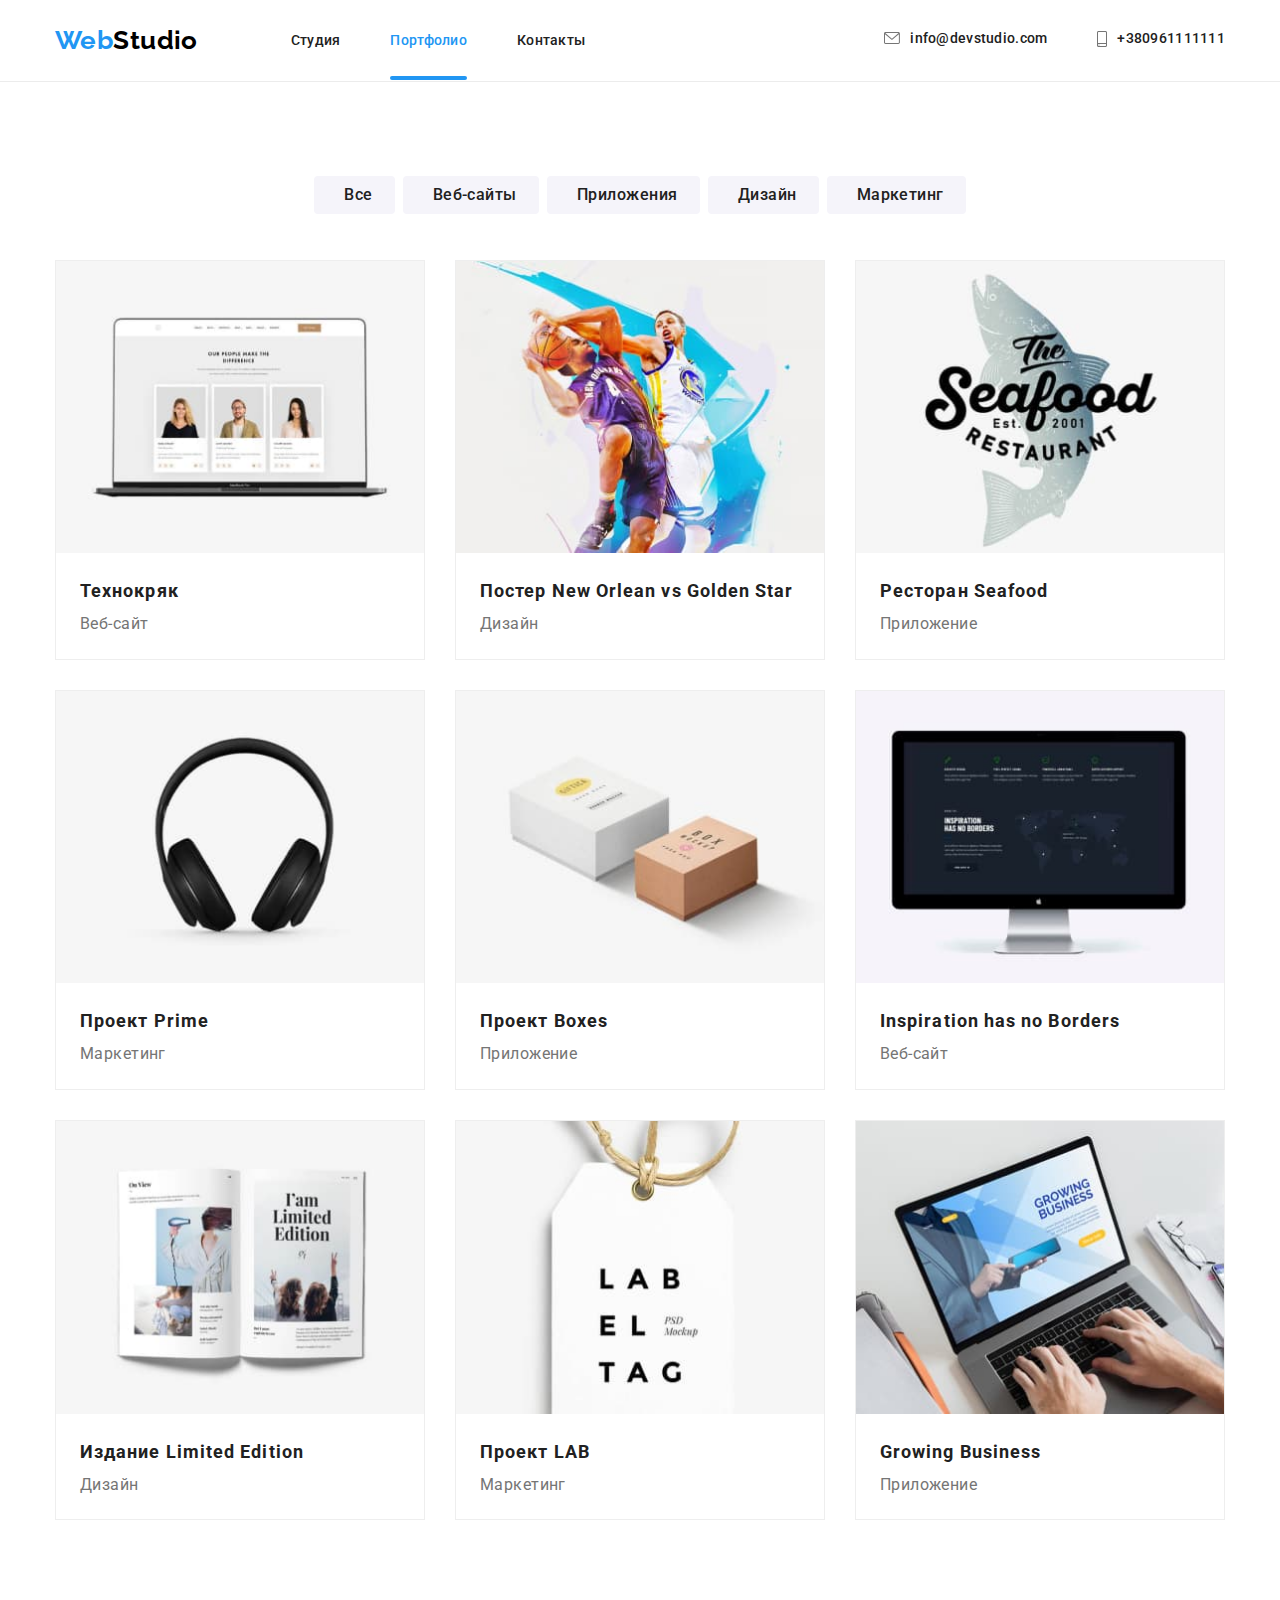
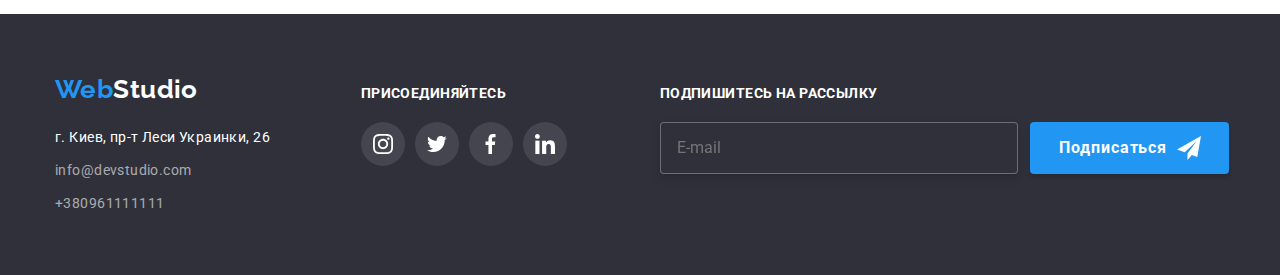
==== portfolio.html @ bfcfba38 "Коміт" ====
<!DOCTYPE html>
<html lang="en-ru">

<head>
    <meta charset="UTF-8">
    <meta http-equiv="X-UA-Compatible" content="IE=edge">
    <meta name="viewport" content="width=device-width, initial-scale=1.0">
    <title>Portfolio</title>
    <link rel="preconnect" href="https://fonts.gstatic.com">
    <link href="https://fonts.googleapis.com/css2?family=Roboto:wght@400;500;700;900&display=swap" rel="stylesheet">
    <link rel="preconnect" href="https://fonts.gstatic.com">
    <link href="https://fonts.googleapis.com/css2?family=Raleway:wght@700&family=Roboto:wght@400;500;700&display=swap"
        rel="stylesheet">
    <link rel="stylesheet"
        href="https://cdnjs.cloudflare.com/ajax/libs/modern-normalize/0.2.0/modern-normalize.min.css">
    <link rel="stylesheet" href="./css/styles.css">
</head>
<!-- Шапка -->

<body>
    <header>
        <div class="conteiner header">
            <nav class="navigation">
                <a href="./index.html" class="logo"><span class="logo-web">Web</span><span
                        class="logo-studio">Studio</span></a>
                <ul class="list menu">
                    <li class="menu-item"><a href="./index.html" class="link">Студия</a></li>
                    <li class="menu-item"><a href="./portfolio.html" class="link current">Портфолио</a></li>
                    <li class="menu-item"><a href="Contacts" class="link">Контакты</a></li>
                </ul>
            </nav>
            <ul class="list contakts">
                <li><a class="link contakts" href="info@devstudio.com">
                        <div class="contakts-icon">
                            <svg class="icon" width="16px" height="12px">
                                <use href="./images/symbol-defs.svg#envelope-hover"></use>
                            </svg> info@devstudio.com
                        </div>
                    </a>
                </li>
                <li>
                    <a class="link contakts" href="+380961111111">
                        <div class="contakts-icon">
                            <svg class="icon" width="10px" height="16px">
                                <use href="./images/symbol-defs.svg#smartphone"></use>
                            </svg>
                            +380961111111
                        </div>
                    </a>
                </li>
            </ul>
        </div>
    </header>

    <main>
        <section class="section-portfolio">
            <div class="conteiner">

                <!-- Кнопки портфоліо -->

                <ul class="portfolio-list-button">
                    <li class="portfolio-item-button">
                        <button type="button" class="button button-style">
                            Все
                        </button>
                    </li>
                    <li class="portfolio-item-button">
                        <button type="button" class="button button-style">
                            Веб-сайты
                        </button>
                    </li>
                    <li class="portfolio-item-button">
                        <button type="button" class="button button-style">
                            Приложения
                        </button>
                    </li>
                    <li class="portfolio-item-button">
                        <button type="button" class="button button-style">
                            Дизайн
                        </button>
                    </li>
                    <li class="portfolio-item-button">
                        <button type="button" class="button button-style">
                            Маркетинг
                        </button>
                    </li>
                </ul>

                <!-- Наші роботи портфоліо-->

                <ul class="portfolio-galery">

                    <li class="portfolio-item">
                        <a href="" class="portfolio-link">
                            <div class="portfolio-thumb">
                                <div class="portfolio-overlay-text">
                                    <p class="overlay-text">
                                        Технокряк это современная площадка распространения коронавируса.
                                        Компании используют эту платформу для цифрового
                                        шпионажа и атак на защищённые сервера конкурентов
                                    </p>
                                </div>
                                <img src="./images/img_nout.jpg" alt="img_nout" width="370">
                            </div>

                            <div class="portfolio-info">
                                <h3 class="portfolio-title">Технокряк</h3>
                                <p class="our-services">Веб-сайт</p>
                            </div>
                        </a>
                    </li>

                    <li class="portfolio-item">
                        <a href="" class="portfolio-link">
                            <div class="portfolio-thumb">
                                <div class="portfolio-overlay-text">
                                    <p class="overlay-text">
                                        Технокряк это современная площадка распространения коронавируса.
                                        Компании используют эту платформу для цифрового
                                        шпионажа и атак на защищённые сервера конкурентов
                                    </p>
                                </div>
                                <img src="./images/golden_star.jpg" alt="golden_star" width="370">
                            </div>
                            <div class="portfolio-info">
                                <h3 class="portfolio-title">Постер New Orlean vs Golden Star</h2>
                                    <p class="our-services">Дизайн</p>
                            </div>
                        </a>
                    </li>

                    <li class="portfolio-item">
                        <a href="" class="portfolio-link">
                            <div class="portfolio-thumb">
                                <div class="portfolio-overlay-text">
                                    <p class="overlay-text">
                                        Технокряк это современная площадка распространения коронавируса.
                                        Компании используют эту платформу для цифрового
                                        шпионажа и атак на защищённые сервера конкурентов
                                    </p>
                                </div>
                                <img src="./images/seafood.jpg" alt="seafood" width="370">
                            </div>
                            <div class="portfolio-info">
                                <h3 class="portfolio-title">Ресторан Seafood</h3>
                                <p class="our-services">Приложение</p>
                            </div>
                        </a>
                    </li>

                    <li class="portfolio-item">
                        <a href="" class="portfolio-link">
                            <div class="portfolio-thumb">
                                <div class="portfolio-overlay-text">
                                    <p class="overlay-text">
                                        Технокряк это современная площадка распространения коронавируса.
                                        Компании используют эту платформу для цифрового
                                        шпионажа и атак на защищённые сервера конкурентов
                                    </p>
                                </div>
                                <img src="./images/prime.jpg" alt="Prime" width="370">
                            </div>
                            <div class="portfolio-info">
                                <h3 class="portfolio-title">Проект Prime</h3>
                                <p class="our-services">Маркетинг</p>
                            </div>
                        </a>
                    </li>

                    <li class="portfolio-item">
                        <a href="" class="portfolio-link">
                            <div class="portfolio-thumb">
                                <div class="portfolio-overlay-text">
                                    <p class="overlay-text">
                                        Технокряк это современная площадка распространения коронавируса.
                                        Компании используют эту платформу для цифрового
                                        шпионажа и атак на защищённые сервера конкурентов
                                    </p>
                                </div>
                                <img src="./images/boxes.jpg" alt="boxes" width="370">
                            </div>
                            <div class="portfolio-info">
                                <h3 class="portfolio-title">Проект Boxes</h3>
                                <p class="our-services">Приложение</p>
                            </div>
                        </a>
                    </li>

                    <li class="portfolio-item">
                        <a href="" class="portfolio-link">
                            <div class="portfolio-thumb">
                                <div class="portfolio-overlay-text">
                                    <p class="overlay-text">
                                        Технокряк это современная площадка распространения коронавируса.
                                        Компании используют эту платформу для цифрового
                                        шпионажа и атак на защищённые сервера конкурентов
                                    </p>
                                </div>
                                <img src="./images/borders.jpg" alt="Inspiration has no borders" width="370">
                            </div>
                            <div class="portfolio-info">
                                <h3 class="portfolio-title">Inspiration has no Borders</h3>
                                <p class="our-services">Веб-сайт</p>
                            </div>
                        </a>
                    </li>

                    <li class="portfolio-item">
                        <a href="" class="portfolio-link">
                            <div class="portfolio-thumb">
                                <div class="portfolio-overlay-text">
                                    <p class="overlay-text">
                                        Технокряк это современная площадка распространения коронавируса.
                                        Компании используют эту платформу для цифрового
                                        шпионажа и атак на защищённые сервера конкурентов
                                    </p>
                                </div>
                                <img src="./images/edition.jpg" alt="Limited Edition" width="370">
                            </div>
                            <div class="portfolio-info">
                                <h3 class="portfolio-title">Издание Limited Edition</h3>
                                <p class="our-services">Дизайн</p>
                            </div>
                        </a>
                    </li>

                    <li class="portfolio-item">
                        <a href="" class="portfolio-link">
                            <div class="portfolio-thumb">
                                <div class="portfolio-overlay-text">
                                    <p class="overlay-text">
                                        Технокряк это современная площадка распространения коронавируса.
                                        Компании используют эту платформу для цифрового
                                        шпионажа и атак на защищённые сервера конкурентов
                                    </p>
                                </div>
                                <img src="./images/lav.jpg" alt="Проект LAB" width="370">
                            </div>
                            <div class="portfolio-info">
                                <h3 class="portfolio-title">Проект LAB</h3>
                                <p class="our-services">Маркетинг</p>
                            </div>
                        </a>
                    </li>

                    <li class="portfolio-item">
                        <a href="" class="portfolio-link">
                            <div class="portfolio-thumb">
                                <div class="portfolio-overlay-text">
                                    <p class="overlay-text">
                                        Технокряк это современная площадка распространения коронавируса.
                                        Компании используют эту платформу для цифрового
                                        шпионажа и атак на защищённые сервера конкурентов
                                    </p>
                                </div>
                                <img src="./images/business.jpg" alt="Growing Business" width="370">
                            </div>
                            <div class="portfolio-info">
                                <h3 class="portfolio-title">Growing Business</h3>
                                <p class="our-services">Приложение</p>
                            </div>
                        </a>
                    </li>
                </ul>
            </div>
        </section>
        </section>
    </main>

    <!-- Footer -->
    <footer class="footer">
        <div class="conteiner">
            <div class="footer-box">
                <div class="footer-box-info">
                    <a href="./index.html" class="logo"><span class="logo-web">Web</span><span
                            class="logo-studio">Studio</span></a>

                    <div class="footer-adress">
                        <address>
                            <ul class="footer-list">
                                <li class="footer-item">
                                    <a href="https://goo.gl/maps/jitDS2AfzEpVN7ry7" rel="noopener noreferrer nofollow"
                                        target="_blank" class="map">
                                        г. Киев, пр-т Леси Украинки, 26
                                    </a>
                                </li>

                                <li class="footer-item">
                                    <a class="contakt" href="info@devstudio.com">info@devstudio.com
                                    </a>
                                </li>

                                <li class="footer-item">
                                    <a class="contakt" href="+380961111111">+380961111111
                                    </a>
                                </li>
                            </ul>
                        </address>
                    </div>
                </div>


                <div class="footer-box-social">
                    <p class="footer-title section-title">присоединяйтесь</p>
                    <ul class="footer-social-list">
                        <li class="footer-social-item">
                            <a href="" class="social-link footer-link-icon">
                                <svg class="" width="20px" height="20px">
                                    <use href="./images/symbol-defs.svg#instagram-2"></use>
                                </svg>
                            </a>
                        </li>

                        <li class="footer-social-item">
                            <a href="" class="social-link footer-link-icon">
                                <svg class="" width="20px" height="20px">
                                    <use href="./images/symbol-defs.svg#group-tw"></use>
                                </svg>
                            </a>
                        </li>

                        <li class="footer-social-item">
                            <a href="" class="social-link footer-link-icon">
                                <svg class="" width="20px" height="20px">
                                    <use href="./images/symbol-defs.svg#vector-fb"></use>
                                </svg>
                            </a>
                        </li>

                        <li class="footer-social-item">
                            <a href="" class="social-link footer-link-icon">
                                <svg class="" width="20px" height="20px">
                                    <use href="./images/symbol-defs.svg#linkedin-in"></use>
                                </svg>
                            </a>
                        </li>
                    </ul>
                </div>
                <!-- Форма на підписку -->
                <div class="widget footer-subscribe">
                    <form class="subscribe-form" name="signup-form" autocomplete="on" />
                    <p class="footer-title section-title">
                        Подпишитесь на рассылку
                    </p>
                    <div class="subscribe-label">
                        <label>
                            <input class="subscribe-input" type="email" placeholder="E-mail">
                        </label>
                        <button type="submit" class="subscribe-button">
                            Подписаться
                            <svg class="subscribe-icon" width="24px" height="24px">
                                <use href="./images/symbol-defs.svg#icon-send">
                                </use>
                            </svg>
                        </button>
                    </div>
                    </form>

                </div>
            </div>
        </div>
    </footer>
    <script src="./js/modal.js"></script>
</body>

</html>
---- css/styles.css ----
:root {
  --main-text-color: #212121;
  --accent-color: #2196f3;
  --dark-bg-text-color: #2f303a;
  --title-color: #212121;
  --waite-bg-color: #ffffff;
  --info-color: #757575;
  --card-border-color: #eeeeee;
}

h1,
h2,
h3,
h4,
h5,
h6,
p,
ul {
  margin: 0;
  padding: 0;
}

img {
  display: block;
  max-width: 100%;
  height: auto;
}

body {
  font-family: Roboto, sans-serif;
  font-size: 14px;
  line-height: 1.14;
  letter-spacing: 0.03em;
  font-style: normal;
  color: var(--waite-bg-color);
}

address {
  font-style: normal;
}

a {
  text-decoration: none;
}

.visually-hidden {
  position: absolute;
  width: 1px;
  height: 1px;
  margin: -1px;
  padding: 0;
  overflow: hidden;
  border: 0;
  clip: rect(0 0 0 0);
}

li {
  list-style: none;
  /* Убираем маркеры */
}


/* Шапка */
.conteiner {
width: 1200px;
padding-right: 15px;
padding-left: 15px;
margin-left: auto;
margin-right: auto;
}

header {
border-bottom: 1px solid #ececec;
}

.header.conteiner {
display: flex;
align-items: center;
}

.navigation {
display: flex;
align-items: center;
}

.logo {
text-decoration: none;
display: flex;
margin-right: 93px;
display: inline-block;
}

.logo-web {
font-family: Raleway;
font-weight: bold;
font-size: 26px;
line-height: 1.2;
color: #2196f3;
}

.logo-studio {
font-family: Raleway;
font-weight: bold;
font-size: 26px;
line-height: 1.2;
color: #000000;
}

.list.menu {
display: flex;
list-style: none;
}

.menu-item {
padding: 32px 0;
font-weight: 500;
font-size: 14px;
line-height: 16px;
letter-spacing: 0.02em;
color: var(--title-color);
}

.menu-item:not(:last-child) {
margin-right: 50px;
}

.link:hover,
.link:focus {
color: var(--accent-color);
transition: 250ms cubic-bezier(0.4, 0, 0.2, 1); 
}

.link.current {
color: var(--accent-color);
position: relative; 
}

.link.current::after {
position: absolute;
content:" ";
display: block;
width: 100%;
height: 4px;
background-color: var(--accent-color);
left: 0px;
bottom: -32px;
border-radius: 2px;
}


.list.menu .link {
font-weight: 500;
font-size: 14px;
line-height: 1.14;
letter-spacing: 0.02em; 
transition: 250ms cubic-bezier(0.4, 0, 0.2, 1); 
}

.list.contakts {
display: flex;
margin-left: auto;
}

.contakts.link {
margin-right: auto;
margin-left: 50px;
}

.contakts {
font-weight: 500;
font-size: 1.14;
line-height: 1.14;
color: var (--info-color); 
}

.link {
text-decoration: none;
font-weight: 500;
font-size: 14px;
line-height: 1.14;
letter-spacing: 0.02em;
color: var(--title-color);
fill: var(--info-color);
}

.link.contakts:hover,
.link.contakts:focus {
fill: var(--accent-color);
transition: 250ms cubic-bezier(0.4, 0, 0.2, 1);
}

.contakts-icon {
display: inline-flex;
align-items: center;  
}

.icon {
margin-right: 10px;  
}

/* Герой */
.main-hiro {
margin-left: auto;
margin-right: auto;
padding-top: 200px;
background-image: url(../images/heder.jpg);
background-repeat: no-repeat;
background-position: center;
max-width: 1600px;
height: 600px;
background-color: #c4c4c4;
}

.main-title-hiro {
font-weight: 900;
font-size: 44px;
line-height: 1.36;
text-align: center;
letter-spacing: 0.06em;
text-transform: uppercase;
color: var(--waite-bg-color);
min-width: 696px;
margin-bottom: 30px;
margin-left: auto;
margin-right: auto;
}

.main-hiro .button {
display: block;
margin-left: auto;
margin-right: auto;
color: var(--waite-bg-color);
background-color: var(--accent-color);
border: none;
border-radius: 4px;
font-weight: 700;
font-size: 16px;
line-height: 1.87;
padding: 10px 32px;
cursor: pointer;
box-shadow: 0px 4px 4px rgba(0, 0, 0, 0.15);
border-radius: 4px;
}

.button:hover,
.button:focus {
background-color: #188ce8;
color: var(--waite-bg-color);
transition: background-color 250ms cubic-bezier(0.4, 0, 0.2, 1);
}

.button {
display: inline;
font-family: inherit;
background: #f5f4fa;
border-radius: 4px;
cursor: pointer;
}


/* Про нас */
.about {
padding: 94px 0;
}

.about-list {
display: flex;
}

.about-item {
width: 270px;
}

.about-item:not(:last-child) {
margin-right: 30px;
}

.about-icon {
display: inline-flex;
justify-content: center;
align-items: center;
background-color: #f5f4fa;
width: 270px;
height: 120px;
margin-bottom: 30px;
border-radius: 4px;
}

.about-title {
font-weight: bold;
font-size: 14px;
line-height: 1.14;
letter-spacing: 0.03em;
text-transform: uppercase;
color: var(--title-color);
margin-bottom: 10px;
}

.about-info {
line-height: 1.71;
color: var(--info-color);
}

/* Секція з фото чим ми займаємось */
.business {
padding-bottom: 94px;
}

.business-title {
font-weight: bold;
font-size: 36px;
line-height: 1.16;
text-align: center;
color: var(--title-color);
margin-bottom: 50px;
}

.business-list {
display: flex;
justify-content: space-between;
}

.business-img:not(:last-child) {
margin-right: 30px;
}

.work-box {
position: relative;
}

.text-box {
position: absolute;
font-weight: bold;
font-size: 14px;
line-height: 16px;
text-align: center;
letter-spacing: 0.03em;
text-transform: uppercase;
color: var(--waite-bg-color);
background-color: rgba(47, 48, 58, 0.8);
bottom: 0;
left: 0;
width: 100%;
padding-top: 27px;
padding-bottom: 27px;
}

/* Секція з фото команди  */
.team {
background-color: #f5f4fa;
padding-top: 94px;
padding-bottom: 94px;
}

.team-title {
font-weight: bold;
font-size: 36px;
line-height: 1.16;
text-align: center;
color: var(--title-color);
margin-bottom: 50px;
}

.team-list {
display: flex;
}

.team-item {
box-shadow: 0px 1px 3px rgba(0, 0, 0, 0.12), 0px 1px 1px rgba(0, 0, 0, 0.14),
0px 2px 1px rgba(0, 0, 0, 0.2);
border-radius: 0px 0px 4px 4px;
background-color: var(--waite-bg-color);
}

.team-item:not(:last-child) {
margin-right: 30px;
}

.team-box {
background: var(--waite-bg-color);
padding-top: 30px;
padding-bottom: 30px;
}

.team-collaborator {
font-weight: 500;
font-size: 16px;
line-height: 1.18;
text-align: center;
color: var(--title-color);
margin-bottom: 10px;
}

.team-profession {
font-size: 16px;
line-height: 1.18;
text-align: center;
letter-spacing: 0.03em;
color: var(--info-color);
}

.social-list {
display: flex;
justify-content: center;
padding-bottom: 30px;
}

.social-item {
width: 44px;
height: 44px;
background-color: transparent;
}

.social-item:not(:last-child) {
margin-right: 10px;
}

.social-link {
display: inline-flex;
justify-content: center;
align-items: center;
width: 100%;
height: 100%;
border-radius: 50%;
fill: #afb1b8;
transition: 250ms cubic-bezier(0.4, 0, 0.2, 1);
}

.social-link:hover,
.social-link:focus {
background-color: var(--accent-color);
fill: var(--waite-bg-color);
transition: background-color 250ms cubic-bezier(0.4, 0, 0.2, 1);
}

/* Наші постійні клієнти */
.customers {
padding-top: 94px;
padding-bottom: 94px;
}

.customers-title {
font-weight: bold;
font-size: 36px;
line-height: 1.16;
text-align: center;
margin-bottom: 50px;
color: var(--title-color);
}

.customers-list {
display: flex;
margin-left: -30px;
margin-top: -30px;
}

.customers-item {
width: 170px;
height: 90px;
margin-left: 30px;
margin-top: 30px;
flex-basis: calc((100% - 180px) / 6);
}

.customers-link {
display: flex;
justify-content: center;
align-items: center;
width: 100%;
height: 100%;
border: 1px solid #afb1b8;
box-sizing: border-box;
border-radius: 4px;
fill: #afb1b8;
}

.customers-link:hover,
.customers-link:focus {
border-color: var(--accent-color);
fill: var(--accent-color);
transition: 250ms cubic-bezier(0.4, 0, 0.2, 1);
}

/* Сторінка портфоліо */
.section-portfolio {
padding-top: 94px;
padding-bottom: 94px;
}

/* Кнопки портфоліо */
.portfolio-list-button {
margin-bottom: 46px;
display: flex;
justify-content: center;
}

.portfolio-item-button:not(:last-child) {
margin-right: 8px;
}

.button-style {
font-weight: 500;
font-size: 16px;
line-height: 1.6;
text-align: center;
letter-spacing: 0.03em;
color: var(--title-color);
padding: 6px 22px;
background: #f5f4fa;
cursor: pointer;
border-radius: 4px;
border: none;
padding-left: 30px;
transition: background-color 250ms cubic-bezier(0.4, 0, 0.2, 1);
}

/* Наші роботи */
.portfolio-galery {
display: flex;
flex-wrap: wrap;
margin-left: -30px;
margin-top: -30px;
}

.portfolio-galery > .portfolio-item {
flex-basis: calc(100% / 3 - 30px);
margin-left: 30px;
margin-top: 30px;
border: 1px solid var(--card-border-color);
}

.portfolio-link {
  display: block;
}

.portfolio-thumb {
position: relative;
overflow: hidden;
}

.portfolio-link:hover,
.portfolio-link:focus {
box-shadow: 0px 1px 1px rgba(0, 0, 0, 0.12), 0px 4px 4px rgba(0, 0, 0, 0.06),
    1px 4px 6px rgba(0, 0, 0, 0.16);
}

.portfolio-overlay-text {
display: flex;
align-items: center;
justify-content: center;
position: absolute;
top: 0;
left: 0;
width: 100%;
height: 100%;
transform: translateY(100%);
transition-property: transform, background-color;
transition-duration: 250ms;
transition-timing-function: cubic-bezier(0.4, 0, 0.2, 1);
}

.overlay-text {
font-size: 18px;
line-height: 1.56;
color: var(--waite-bg-color);
width: 320px;
}

.portfolio-link:hover .portfolio-overlay-text,
.portfolio-link:focus .portfolio-overlay-text {
transform: translateY(0);
background-color: var(--accent-color);
}

.portfolio-info {
padding: 20px 24px;
}

.portfolio-title {
font-weight: bold;
font-size: 18px;
line-height: 2;
letter-spacing: 0.06em;
color: var(--title-color);
}

.our-services {
font-size: 16px;
line-height: 1.87;
color: var(--info-color);
}


/* Підвал */
.footer {
  background-color: #2f303a;
  padding-top: 60px;
  padding-bottom: 60px;
}

.footer-box {
  display: flex;
  align-items: baseline;
}

.footer-box-info {
  margin-right: 70px;
}

.footer .logo-studio {
  font-family: Raleway;
  font-weight: bold;
  font-size: 26px;
  line-height: 1.19;
  color: var(--waite-bg-color);
}

.footer .logo-studio:hover,
.footer .logo-studio:focus {
  color: var(--accent-color);
}

.footer-list {
  list-style: none;
  display: inline-block;
  margin-top: 20px;
}

.footer-item:not(:last-child) {
  margin-bottom: 9px;
}


.footer .map {
  font-size: 14px;
  line-height: 1.71;
  color: var(--waite-bg-color);
  margin-bottom: 9px;
transition: 250ms cubic-bezier(0.4, 0, 0.2, 1);
}

.footer .map:hover,
.footer .map:focus {
color: var(--accent-color);
}

.footer .contakt {
  font-size: 14px;
  line-height: 1.71;
  color: rgba(255, 255, 255, 0.6);
  margin-bottom: 9px;
transition: 250ms cubic-bezier(0.4, 0, 0.2, 1);
}

.footer .contakt:hover,
.footer .contakt:focus {
color: var(--accent-color);
}

.footer-title {
  font-weight: bold;
  font-size: 14px;
  line-height: 1.14;
  text-transform: uppercase;
  margin-bottom: 20px;
  color: var(--waite-bg-color);
}

.footer-social-list {
  display: flex;
}

.footer-social-item:not(:last-child) {
  margin-right: 10px;
}

.footer-social-item {
  width: 44px;
  height: 44px;
}

.footer-link-icon {
  display: inline-flex;
  justify-content: center;
  align-items: center;
  width: 100%;
  height: 100%;
  background-color: rgba(255, 255, 255, 0.1);
  fill: var(--waite-bg-color);
  border-radius: 50%;
transition: background-color 250ms cubic-bezier(0.4, 0, 0.2, 1);
}

.widget:last-child {
  flex-basis: calc(50% - 15px);
}

/* Форма на підписку */
form {
  display: block;
  margin-top: 0em;
}

.subscribe-form {
  padding-left: 93px;
}

.subscribe-label {
  display: inline-flex;
}

label {
  cursor: default;
}

.subscribe-input {
  width: 358px;
  font-size: 16px;
  line-height: 1.25;
  padding-top: 15px;
  padding-bottom: 15px;
  padding-left: 16px;
  margin-right: 12px;
  border: 1px solid rgba(255, 255, 255, 0.3);
  filter: drop-shadow(0px 4px 4px rgba(0, 0, 0, 0.15));
  border-radius: 4px;
  background-color: var(--dark-bg-text-color);
  color: var(--waite-bg-color);
}

.subscribe-button {
  display: inline-flex;
  align-items: center;
  font-weight: bold;
  font-size: 16px;
  line-height: 1.87;
  letter-spacing: 0.06em;
  color: var(--waite-bg-color);
  padding-top: 10px;
  padding-right: 28px;
  padding-bottom: 10px;
  padding-left: 29px;
  background-color: var(--accent-color);
  box-shadow: 0px 4px 4px rgb(0 0 0 / 15%);
  border-radius: 4px;
  border: none;
  cursor: pointer;
}

.subscribe-button:hover,
.subscribe-button:focus {
background-color: var(--accent-color);
transition: 250ms cubic-bezier(0.4, 0, 0.2, 1);
}

.subscribe-icon {
  margin-left: 10px;
}

/* Модальне вікно у герої*/
.backdrop {
  position: fixed;
  top: 0;
  left: 0;
  width: 100%;
  height: 100%;
  z-index: 1;
  transition: opacity 300ms cubic-bezier(0.4, 0, 0.2, 1);
  background: rgba(0, 0, 0, 0.2);
  opacity: 1;
  }
  
  .modal {
  position: absolute;
  top: 50%;
  left: 50%;
  transform: translate(-50%, -50%);
  height: 581px;
  width: 528px;
  padding: 40px;
  background-color: white;
  }
  
  .modal-button {
  position: absolute;
  right: 8px;
  top: 8px;
  width: 30px;
  height: 30px;
  border-radius: 50%;
  background-color: transparent;
  border: 1px solid rgba(0, 0, 0, 0.1);
  cursor: pointer;
  }
  
  .backdrop.is-hidden {
  visibility: hidden;
  opacity: 0;
  pointer-events: none;
  }
  
  .close-button {
  position: absolute;
  left: 5px;
  top: 5px;
  cursor: pointer;
  width: 18px;
  height: 18px;
  transition: background-color 250ms cubic-bezier(0.4, 0, 0.2, 1);
  }

  .close-button:hover,
  .close-button:focus {
  fill: var(--accent-color);
  color: var(--waite-bg-color);
  transition: background-color 250ms cubic-bezier(0.4, 0, 0.2, 1);
  }

/* Форма */
.modal-form {
position: absolute;
display: flex;
flex-direction: column;
width: 448px;
}

.modal-title {
font-size: 20px;
line-height: 1.15;
text-align: center;
margin-bottom: 12px;
color: var(--main-text-color);
}

.form-group:nth-child(-n+4) {
margin-bottom: 10px;
}

label {
cursor: default;
}

.form-text {
display: block;
font-size: 12px;
line-height: 14px;
letter-spacing: 0.01em;
margin-bottom: 4px;
color:var(--info-color);
}

.link-text {
color: var(--accent-color);
text-decoration: underline;
cursor: pointer;
display: inline;
line-height: 1.71;
}

.group-input {
position: relative;
transition: fill 250ms cubic-bezier(0.4, 0, 0.2, 1);
}

.modal-input {
width: 100%;
height: 40px;
border: 1px solid rgba(33, 33, 33, 0.2);
border-radius: 4px;
padding-left: 42px;
transition: border-color 250ms cubic-bezier(0.4, 0, 0.2, 1);
}

.group-input:hover .modal-input {
outline-color: var(--accent-color); 
fill: var(--accent-color);
transition: border-color 250ms cubic-bezier(0.4, 0, 0.2, 1);
}

.modal-input:focus + .modal-icon {
fill: var(--accent-color);
transition: 250ms cubic-bezier(0.4, 0, 0.2, 1);
}

.modal-icon {
position: absolute;
top: 50%;
left: 12px;
transform: translateY(-50%);
}

.modal-textarea {
width: 100%;
height: 120px;
border: 1px solid rgba(33, 33, 33, 0.2);
border-radius: 4px;
padding: 12px 16px;
resize: none;
outline-color: var(--accent-color); 
transition: border-color 250ms cubic-bezier(0.4, 0, 0.2, 1);
}

.textarea:hover {
color: var(--accent-color); 
transition: border-color 250ms cubic-bezier(0.4, 0, 0.2, 1);
}

.checkbox-custom {
display: flex;
align-items: center;
justify-content: center;
margin-top: 20px;
margin-bottom: 30px;
cursor: pointer;
}

.modal-checkbox {
width: 1px;
height: 1px;
margin: -1px;
border: 0;
padding: 0;
clip: rect(0 0 0 0);
overflow: hidden;
}

.icon-custom {
display: inline-block;
width: 16px;
height: 15px;
border: 1px solid rgba(0, 0, 0, 0.8);
border-radius: 2px;
margin-right: 7px;
}

.checkbox-text {
color: var(--info-color);
line-height: 1.71;
}

.modal-checkbox:checked + .icon-custom {
background-color: var(--accent-color);
border-color: var(--accent-color);
background-image: url(../images/icons/icon-check.svg);
background-repeat: no-repeat;
background-position: center;
background-size: contain;
background-origin: border-box;
transition: border-color 250ms cubic-bezier(0.4, 0, 0.2, 1);
}
  
.modal-checkbox:hover + .icon-custom {
border-color: var(--accent-color);
transition: border-color 250ms cubic-bezier(0.4, 0, 0.2, 1);
}

.form-buttom {
display: inline-block;
width: 200px;
font-size: 16px;
line-height: 1.87;
letter-spacing: 0.06em;
padding-top: 10px;
padding-bottom: 10px;
margin-right: auto;
margin-left: auto;
background-color: var(--accent-color);
color: var(--waite-bg-color);
border-radius: 4px;
border: none;
box-shadow: 0px 4px 4px rgb(0 0 0 / 15%);
cursor: pointer;
}

.button {
transition: background-color 250ms cubic-bezier(0.4, 0, 0.2, 1), color 250ms cubic-bezier(0.4, 0, 0.2, 1);
}
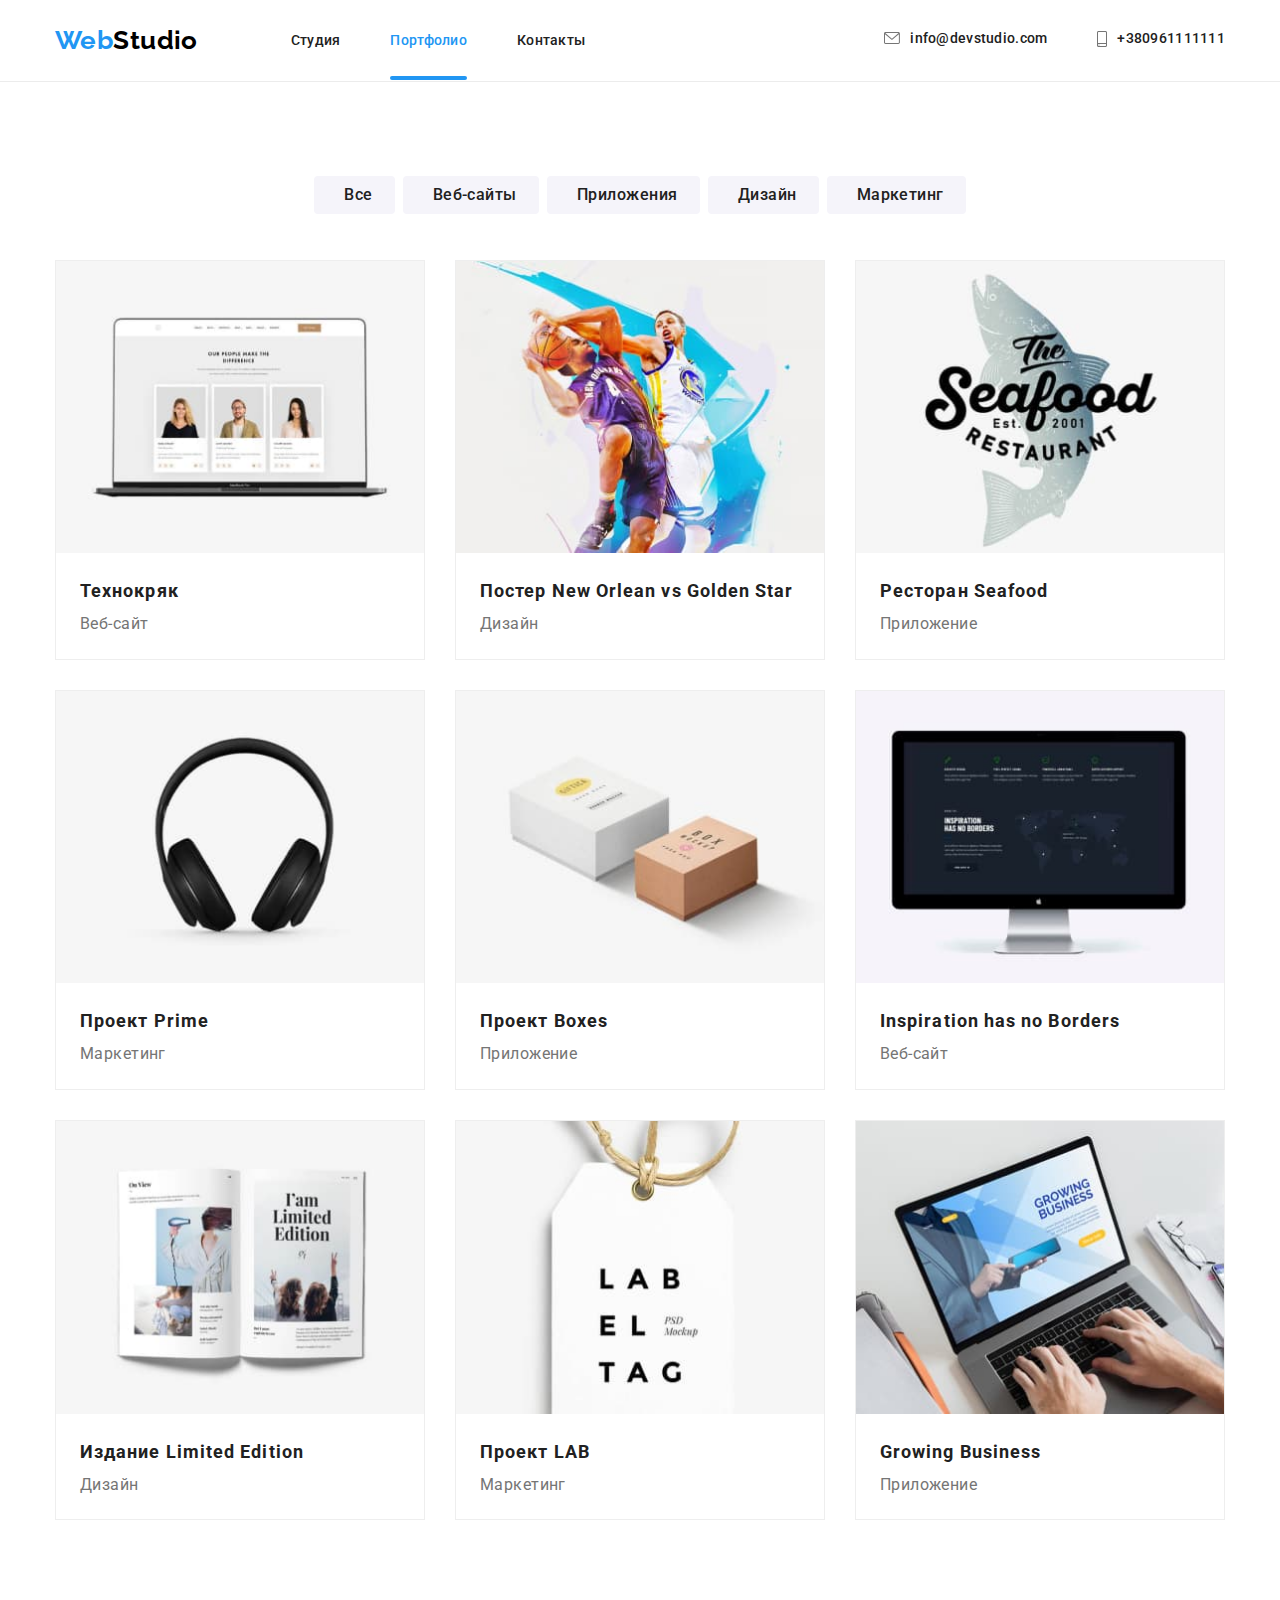
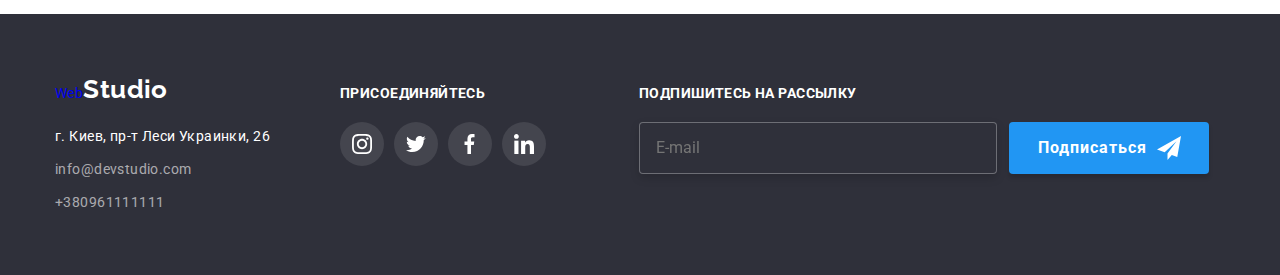
==== commit ca7950ec: "Коміт" ====
--- a/portfolio.html
+++ b/portfolio.html
@@ -18,15 +18,14 @@
 <!-- Шапка -->
 
 <body>
-    <header>
-        <div class="conteiner header">
-            <nav class="navigation">
-                <a href="./index.html" class="logo"><span class="logo-web">Web</span><span
-                        class="logo-studio">Studio</span></a>
+    <header class="pege-header">
+        <div class="conteiner pege-header__main">
+          <nav class="pege-header__navigation">
+            <a href="./index.html" class="logo pege-header__logo"><span class="logo__span logo__span--accent">Web</span><span class="logo__span logo__span--primary">Studio</span></a>
                 <ul class="list menu">
-                    <li class="menu-item"><a href="./index.html" class="link">Студия</a></li>
-                    <li class="menu-item"><a href="./portfolio.html" class="link current">Портфолио</a></li>
-                    <li class="menu-item"><a href="Contacts" class="link">Контакты</a></li>
+                    <li class="menu__item"><a href="./index.html" class="link menu__link">Студия</a></li>
+                    <li class="menu__item"><a href="./portfolio.html" class="link current">Портфолио</a></li>
+                    <li class="menu__item"><a href="Contacts" class="link menu__link">Контакты</a></li>
                 </ul>
             </nav>
             <ul class="list contakts">
--- a/css/styles.css
+++ b/css/styles.css
@@ -69,36 +69,40 @@
 margin-right: auto;
 }
 
-header {
+.pege-header {
 border-bottom: 1px solid #ececec;
 }
 
-.header.conteiner {
+.pege-header__main {
 display: flex;
 align-items: center;
 }
 
-.navigation {
+.pege-header__navigation {
 display: flex;
 align-items: center;
 }
 
 .logo {
+  display: block;
+}
+
+.pege-header__logo {
 text-decoration: none;
 display: flex;
 margin-right: 93px;
 display: inline-block;
 }
 
-.logo-web {
+.logo__span--accent {
 font-family: Raleway;
 font-weight: bold;
 font-size: 26px;
 line-height: 1.2;
-color: #2196f3;
-}
-
-.logo-studio {
+color: #2196f3; 
+}
+
+.logo__span--primary {
 font-family: Raleway;
 font-weight: bold;
 font-size: 26px;
@@ -111,7 +115,7 @@
 list-style: none;
 }
 
-.menu-item {
+.menu__item {
 padding: 32px 0;
 font-weight: 500;
 font-size: 14px;
@@ -120,7 +124,7 @@
 color: var(--title-color);
 }
 
-.menu-item:not(:last-child) {
+.menu__item:not(:last-child) {
 margin-right: 50px;
 }
 
@@ -211,7 +215,7 @@
 background-color: #c4c4c4;
 }
 
-.main-title-hiro {
+.main-hiro__main-title-hiro {
 font-weight: 900;
 font-size: 44px;
 line-height: 1.36;
@@ -267,15 +271,15 @@
 display: flex;
 }
 
-.about-item {
+.about-list__about-item {
 width: 270px;
 }
 
-.about-item:not(:last-child) {
+.about-list__about-item:not(:last-child) {
 margin-right: 30px;
 }
 
-.about-icon {
+.about-list__about-icon {
 display: inline-flex;
 justify-content: center;
 align-items: center;
@@ -286,7 +290,7 @@
 border-radius: 4px;
 }
 
-.about-title {
+.about-list__about-title {
 font-weight: bold;
 font-size: 14px;
 line-height: 1.14;
@@ -296,7 +300,7 @@
 margin-bottom: 10px;
 }
 
-.about-info {
+.about-list__about-info {
 line-height: 1.71;
 color: var(--info-color);
 }
@@ -306,7 +310,7 @@
 padding-bottom: 94px;
 }
 
-.business-title {
+.business__business-title {
 font-weight: bold;
 font-size: 36px;
 line-height: 1.16;
@@ -320,15 +324,15 @@
 justify-content: space-between;
 }
 
-.business-img:not(:last-child) {
+.business-list__business-img:not(:last-child) {
 margin-right: 30px;
 }
 
-.work-box {
+.business-list__work-box {
 position: relative;
 }
 
-.text-box {
+.business-list__text-box {
 position: absolute;
 font-weight: bold;
 font-size: 14px;
@@ -352,7 +356,7 @@
 padding-bottom: 94px;
 }
 
-.team-title {
+.section__team-title {
 font-weight: bold;
 font-size: 36px;
 line-height: 1.16;
@@ -365,7 +369,7 @@
 display: flex;
 }
 
-.team-item {
+.team-list__team-item {
 box-shadow: 0px 1px 3px rgba(0, 0, 0, 0.12), 0px 1px 1px rgba(0, 0, 0, 0.14),
 0px 2px 1px rgba(0, 0, 0, 0.2);
 border-radius: 0px 0px 4px 4px;
@@ -376,13 +380,13 @@
 margin-right: 30px;
 }
 
-.team-box {
+.team-list__team-box {
 background: var(--waite-bg-color);
 padding-top: 30px;
 padding-bottom: 30px;
 }
 
-.team-collaborator {
+.team-list__team-collaborator {
 font-weight: 500;
 font-size: 16px;
 line-height: 1.18;
@@ -391,7 +395,7 @@
 margin-bottom: 10px;
 }
 
-.team-profession {
+.team-list__team-profession {
 font-size: 16px;
 line-height: 1.18;
 text-align: center;
@@ -399,7 +403,7 @@
 color: var(--info-color);
 }
 
-.social-list {
+.team-list__social-list {
 display: flex;
 justify-content: center;
 padding-bottom: 30px;
@@ -411,7 +415,7 @@
 background-color: transparent;
 }
 
-.social-item:not(:last-child) {
+.team-list__social-item:not(:last-child) {
 margin-right: 10px;
 }
 
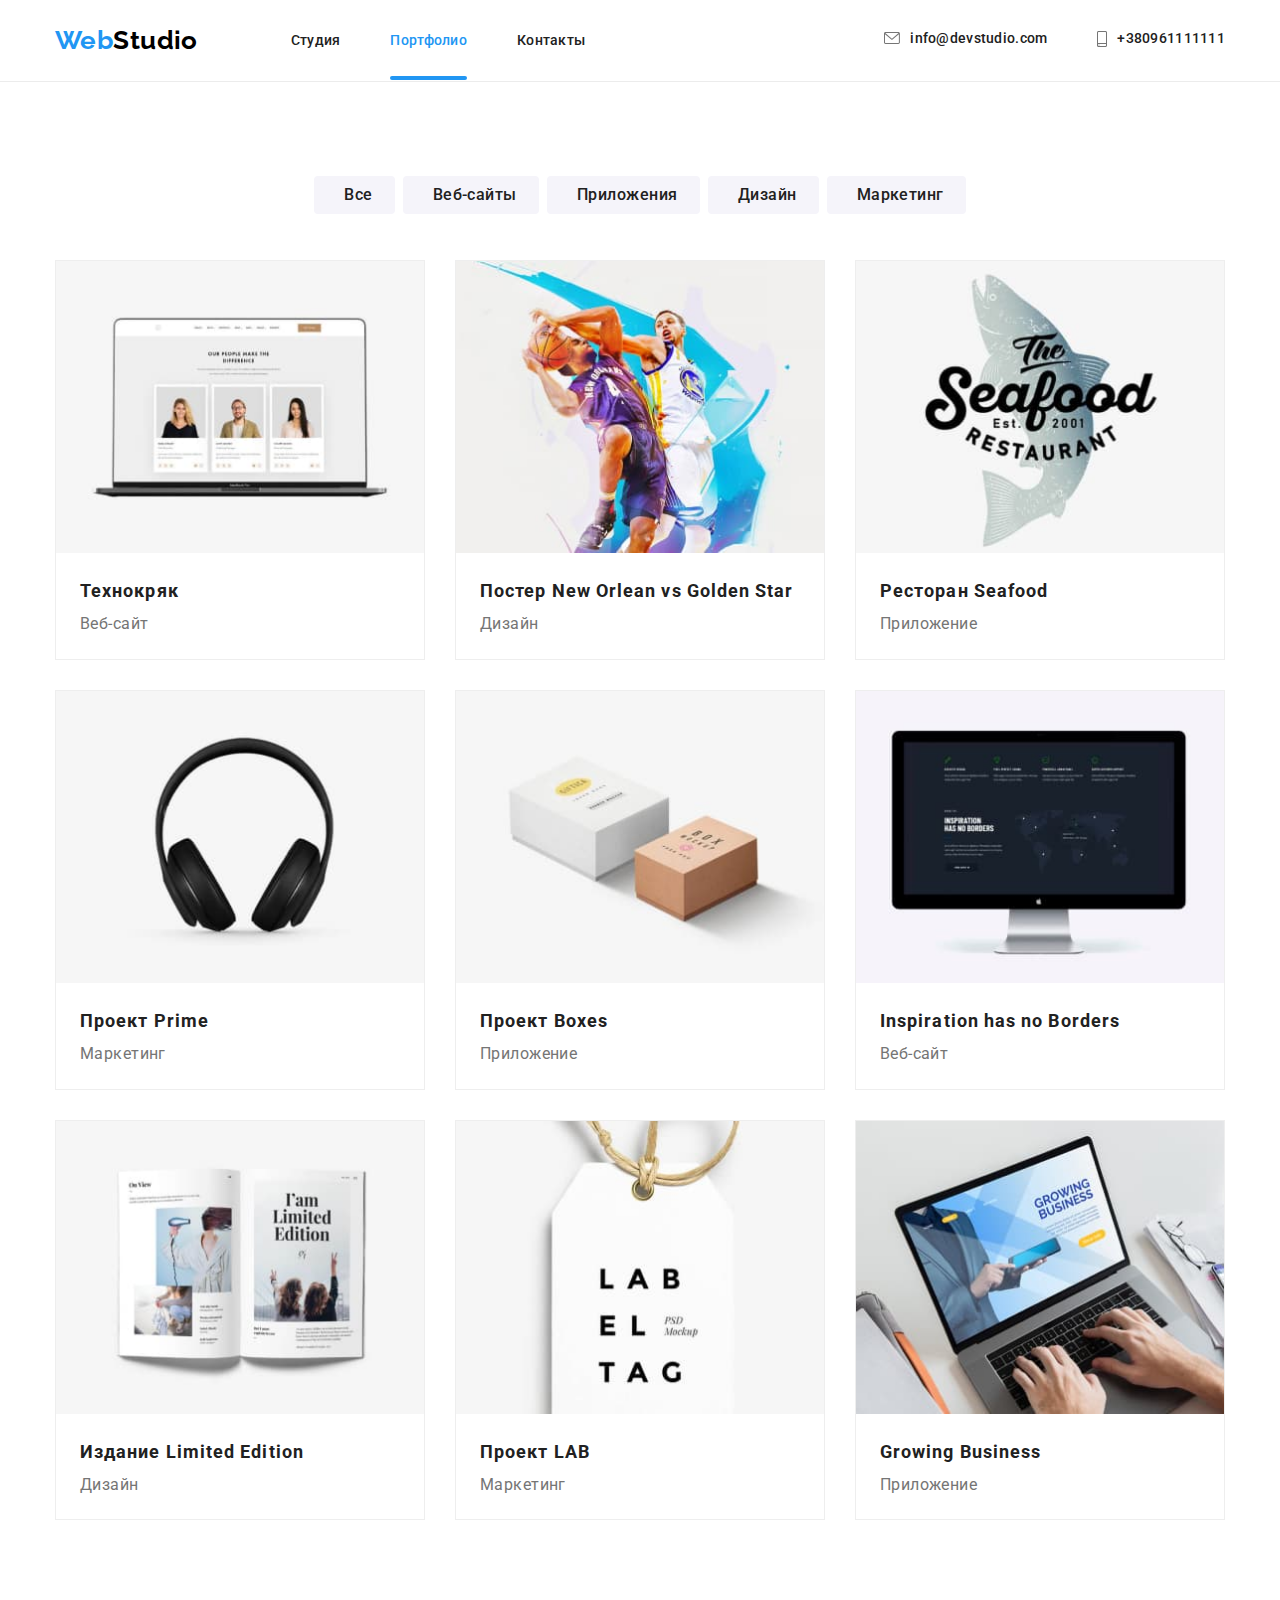
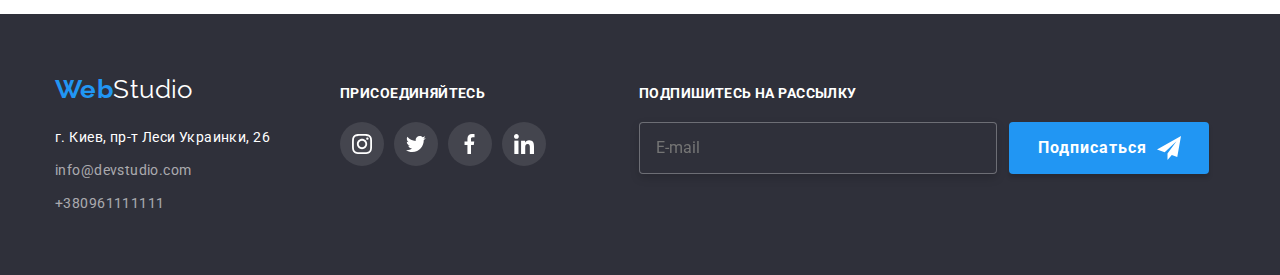
==== commit 46ff0f72: "Коміт" ====
--- a/portfolio.html
+++ b/portfolio.html
@@ -20,8 +20,10 @@
 <body>
     <header class="pege-header">
         <div class="conteiner pege-header__main">
-          <nav class="pege-header__navigation">
-            <a href="./index.html" class="logo pege-header__logo"><span class="logo__span logo__span--accent">Web</span><span class="logo__span logo__span--primary">Studio</span></a>
+            <nav class="pege-header__navigation">
+                <a href="./index.html" class="logo pege-header__logo"><span
+                        class="logo__span logo__span--accent">Web</span><span
+                        class="logo__span logo__span--primary">Studio</span></a>
                 <ul class="list menu">
                     <li class="menu__item"><a href="./index.html" class="link menu__link">Студия</a></li>
                     <li class="menu__item"><a href="./portfolio.html" class="link current">Портфолио</a></li>
@@ -57,28 +59,28 @@
 
                 <!-- Кнопки портфоліо -->
 
-                <ul class="portfolio-list-button">
-                    <li class="portfolio-item-button">
+                <ul class="portfolio__list-button">
+                    <li class="portfolio__item-button">
                         <button type="button" class="button button-style">
                             Все
                         </button>
                     </li>
-                    <li class="portfolio-item-button">
+                    <li class="portfolio__item-button">
                         <button type="button" class="button button-style">
                             Веб-сайты
                         </button>
                     </li>
-                    <li class="portfolio-item-button">
+                    <li class="portfolio__item-button">
                         <button type="button" class="button button-style">
                             Приложения
                         </button>
                     </li>
-                    <li class="portfolio-item-button">
+                    <li class="portfolio__item-button">
                         <button type="button" class="button button-style">
                             Дизайн
                         </button>
                     </li>
-                    <li class="portfolio-item-button">
+                    <li class="portfolio__item-button">
                         <button type="button" class="button button-style">
                             Маркетинг
                         </button>
@@ -89,11 +91,11 @@
 
                 <ul class="portfolio-galery">
 
-                    <li class="portfolio-item">
-                        <a href="" class="portfolio-link">
-                            <div class="portfolio-thumb">
-                                <div class="portfolio-overlay-text">
-                                    <p class="overlay-text">
+                    <li class="portfolio-galery__item">
+                        <a href="" class="portfolio__link">
+                            <div class="portfolio-thumb">
+                                <div class="portfolio-overlay-text">
+                                    <p class="portfolio-overlay-text__overlay-text">
                                         Технокряк это современная площадка распространения коронавируса.
                                         Компании используют эту платформу для цифрового
                                         шпионажа и атак на защищённые сервера конкурентов
@@ -103,17 +105,17 @@
                             </div>
 
                             <div class="portfolio-info">
-                                <h3 class="portfolio-title">Технокряк</h3>
-                                <p class="our-services">Веб-сайт</p>
-                            </div>
-                        </a>
-                    </li>
-
-                    <li class="portfolio-item">
-                        <a href="" class="portfolio-link">
-                            <div class="portfolio-thumb">
-                                <div class="portfolio-overlay-text">
-                                    <p class="overlay-text">
+                                <h3 class="portfolio-info__portfolio-title">Технокряк</h3>
+                                <p class="portfolio-info__our-services">Веб-сайт</p>
+                            </div>
+                        </a>
+                    </li>
+
+                    <li class="portfolio-galery__item">
+                        <a href="" class="portfolio__link">
+                            <div class="portfolio-thumb">
+                                <div class="portfolio-overlay-text">
+                                    <p class="portfolio-overlay-text__overlay-text">
                                         Технокряк это современная площадка распространения коронавируса.
                                         Компании используют эту платформу для цифрового
                                         шпионажа и атак на защищённые сервера конкурентов
@@ -122,17 +124,17 @@
                                 <img src="./images/golden_star.jpg" alt="golden_star" width="370">
                             </div>
                             <div class="portfolio-info">
-                                <h3 class="portfolio-title">Постер New Orlean vs Golden Star</h2>
-                                    <p class="our-services">Дизайн</p>
-                            </div>
-                        </a>
-                    </li>
-
-                    <li class="portfolio-item">
-                        <a href="" class="portfolio-link">
-                            <div class="portfolio-thumb">
-                                <div class="portfolio-overlay-text">
-                                    <p class="overlay-text">
+                                <h3 class="portfolio-info__portfolio-title">Постер New Orlean vs Golden Star</h2>
+                                    <p class="portfolio-info__our-services">Дизайн</p>
+                            </div>
+                        </a>
+                    </li>
+
+                    <li class="portfolio-galery__item">
+                        <a href="" class="portfolio__link">
+                            <div class="portfolio-thumb">
+                                <div class="portfolio-overlay-text">
+                                    <p class="portfolio-overlay-text__overlay-text">
                                         Технокряк это современная площадка распространения коронавируса.
                                         Компании используют эту платформу для цифрового
                                         шпионажа и атак на защищённые сервера конкурентов
@@ -141,17 +143,17 @@
                                 <img src="./images/seafood.jpg" alt="seafood" width="370">
                             </div>
                             <div class="portfolio-info">
-                                <h3 class="portfolio-title">Ресторан Seafood</h3>
-                                <p class="our-services">Приложение</p>
-                            </div>
-                        </a>
-                    </li>
-
-                    <li class="portfolio-item">
-                        <a href="" class="portfolio-link">
-                            <div class="portfolio-thumb">
-                                <div class="portfolio-overlay-text">
-                                    <p class="overlay-text">
+                                <h3 class="portfolio-info__portfolio-title">Ресторан Seafood</h3>
+                                <p class="portfolio-info__our-services">Приложение</p>
+                            </div>
+                        </a>
+                    </li>
+
+                    <li class="portfolio-galery__item">
+                        <a href="" class="portfolio__link">
+                            <div class="portfolio-thumb">
+                                <div class="portfolio-overlay-text">
+                                    <p class="portfolio-overlay-text__overlay-text">
                                         Технокряк это современная площадка распространения коронавируса.
                                         Компании используют эту платформу для цифрового
                                         шпионажа и атак на защищённые сервера конкурентов
@@ -160,17 +162,17 @@
                                 <img src="./images/prime.jpg" alt="Prime" width="370">
                             </div>
                             <div class="portfolio-info">
-                                <h3 class="portfolio-title">Проект Prime</h3>
-                                <p class="our-services">Маркетинг</p>
-                            </div>
-                        </a>
-                    </li>
-
-                    <li class="portfolio-item">
-                        <a href="" class="portfolio-link">
-                            <div class="portfolio-thumb">
-                                <div class="portfolio-overlay-text">
-                                    <p class="overlay-text">
+                                <h3 class="portfolio-info__portfolio-title">Проект Prime</h3>
+                                <p class="portfolio-info__our-services">Маркетинг</p>
+                            </div>
+                        </a>
+                    </li>
+
+                    <li class="portfolio-galery__item">
+                        <a href="" class="portfolio__link">
+                            <div class="portfolio-thumb">
+                                <div class="portfolio-overlay-text">
+                                    <p class="portfolio-overlay-text__overlay-text">
                                         Технокряк это современная площадка распространения коронавируса.
                                         Компании используют эту платформу для цифрового
                                         шпионажа и атак на защищённые сервера конкурентов
@@ -179,17 +181,17 @@
                                 <img src="./images/boxes.jpg" alt="boxes" width="370">
                             </div>
                             <div class="portfolio-info">
-                                <h3 class="portfolio-title">Проект Boxes</h3>
-                                <p class="our-services">Приложение</p>
-                            </div>
-                        </a>
-                    </li>
-
-                    <li class="portfolio-item">
-                        <a href="" class="portfolio-link">
-                            <div class="portfolio-thumb">
-                                <div class="portfolio-overlay-text">
-                                    <p class="overlay-text">
+                                <h3 class="portfolio-info__portfolio-title">Проект Boxes</h3>
+                                <p class="portfolio-info__our-services">Приложение</p>
+                            </div>
+                        </a>
+                    </li>
+
+                    <li class="portfolio-galery__item">
+                        <a href="" class="portfolio__link">
+                            <div class="portfolio-thumb">
+                                <div class="portfolio-overlay-text">
+                                    <p class="portfolio-overlay-text__overlay-text">
                                         Технокряк это современная площадка распространения коронавируса.
                                         Компании используют эту платформу для цифрового
                                         шпионажа и атак на защищённые сервера конкурентов
@@ -198,17 +200,17 @@
                                 <img src="./images/borders.jpg" alt="Inspiration has no borders" width="370">
                             </div>
                             <div class="portfolio-info">
-                                <h3 class="portfolio-title">Inspiration has no Borders</h3>
-                                <p class="our-services">Веб-сайт</p>
-                            </div>
-                        </a>
-                    </li>
-
-                    <li class="portfolio-item">
-                        <a href="" class="portfolio-link">
-                            <div class="portfolio-thumb">
-                                <div class="portfolio-overlay-text">
-                                    <p class="overlay-text">
+                                <h3 class="portfolio-info__portfolio-title">Inspiration has no Borders</h3>
+                                <p class="portfolio-info__our-services">Веб-сайт</p>
+                            </div>
+                        </a>
+                    </li>
+
+                    <li class="portfolio-galery__item">
+                        <a href="" class="portfolio__link">
+                            <div class="portfolio-thumb">
+                                <div class="portfolio-overlay-text">
+                                    <p class="portfolio-overlay-text__overlay-text">
                                         Технокряк это современная площадка распространения коронавируса.
                                         Компании используют эту платформу для цифрового
                                         шпионажа и атак на защищённые сервера конкурентов
@@ -217,17 +219,17 @@
                                 <img src="./images/edition.jpg" alt="Limited Edition" width="370">
                             </div>
                             <div class="portfolio-info">
-                                <h3 class="portfolio-title">Издание Limited Edition</h3>
-                                <p class="our-services">Дизайн</p>
-                            </div>
-                        </a>
-                    </li>
-
-                    <li class="portfolio-item">
-                        <a href="" class="portfolio-link">
-                            <div class="portfolio-thumb">
-                                <div class="portfolio-overlay-text">
-                                    <p class="overlay-text">
+                                <h3 class="portfolio-info__portfolio-title">Издание Limited Edition</h3>
+                                <p class="portfolio-info__our-services">Дизайн</p>
+                            </div>
+                        </a>
+                    </li>
+
+                    <li class="portfolio-galery__item">
+                        <a href="" class="portfolio__link">
+                            <div class="portfolio-thumb">
+                                <div class="portfolio-overlay-text">
+                                    <p class="portfolio-overlay-text__overlay-text">
                                         Технокряк это современная площадка распространения коронавируса.
                                         Компании используют эту платформу для цифрового
                                         шпионажа и атак на защищённые сервера конкурентов
@@ -236,17 +238,17 @@
                                 <img src="./images/lav.jpg" alt="Проект LAB" width="370">
                             </div>
                             <div class="portfolio-info">
-                                <h3 class="portfolio-title">Проект LAB</h3>
-                                <p class="our-services">Маркетинг</p>
-                            </div>
-                        </a>
-                    </li>
-
-                    <li class="portfolio-item">
-                        <a href="" class="portfolio-link">
-                            <div class="portfolio-thumb">
-                                <div class="portfolio-overlay-text">
-                                    <p class="overlay-text">
+                                <h3 class="portfolio-info__portfolio-title">Проект LAB</h3>
+                                <p class="portfolio-info__our-services">Маркетинг</p>
+                            </div>
+                        </a>
+                    </li>
+
+                    <li class="portfolio-galery__item">
+                        <a href="" class="portfolio__link">
+                            <div class="portfolio-thumb">
+                                <div class="portfolio-overlay-text">
+                                    <p class="portfolio-overlay-text__overlay-text">
                                         Технокряк это современная площадка распространения коронавируса.
                                         Компании используют эту платформу для цифрового
                                         шпионажа и атак на защищённые сервера конкурентов
@@ -255,8 +257,8 @@
                                 <img src="./images/business.jpg" alt="Growing Business" width="370">
                             </div>
                             <div class="portfolio-info">
-                                <h3 class="portfolio-title">Growing Business</h3>
-                                <p class="our-services">Приложение</p>
+                                <h3 class="portfolio-info__portfolio-title">Growing Business</h3>
+                                <p class="portfolio-info__our-services">Приложение</p>
                             </div>
                         </a>
                     </li>
@@ -267,30 +269,30 @@
     </main>
 
     <!-- Footer -->
-    <footer class="footer">
+    <footer class="section-footer">
         <div class="conteiner">
             <div class="footer-box">
-                <div class="footer-box-info">
-                    <a href="./index.html" class="logo"><span class="logo-web">Web</span><span
-                            class="logo-studio">Studio</span></a>
-
-                    <div class="footer-adress">
+                <div class="footer-box__footer-box-info">
+                    <a href="./index.html" class="logo">
+                        <span class="logo__span--accent">Web</span><span class="logo__span--secondary">Studio</span></a>
+
+                    <div class="footer">
                         <address>
-                            <ul class="footer-list">
-                                <li class="footer-item">
+                            <ul class="footer__footer-list">
+                                <li class="footer__footer-list__footer-item">
                                     <a href="https://goo.gl/maps/jitDS2AfzEpVN7ry7" rel="noopener noreferrer nofollow"
-                                        target="_blank" class="map">
+                                        target="_blank" class="footer__map">
                                         г. Киев, пр-т Леси Украинки, 26
                                     </a>
                                 </li>
 
-                                <li class="footer-item">
-                                    <a class="contakt" href="info@devstudio.com">info@devstudio.com
+                                <li class="footer__footer-list__footer-item">
+                                    <a class="footer__contakt" href="info@devstudio.com">info@devstudio.com
                                     </a>
                                 </li>
 
-                                <li class="footer-item">
-                                    <a class="contakt" href="+380961111111">+380961111111
+                                <li class="footer__footer-list__footer-item">
+                                    <a class="footer__contakt" href="+380961111111">+380961111111
                                     </a>
                                 </li>
                             </ul>
@@ -300,7 +302,7 @@
 
 
                 <div class="footer-box-social">
-                    <p class="footer-title section-title">присоединяйтесь</p>
+                    <h3 class="footer-title__section-title">присоединяйтесь</h3>
                     <ul class="footer-social-list">
                         <li class="footer-social-item">
                             <a href="" class="social-link footer-link-icon">
@@ -335,15 +337,15 @@
                         </li>
                     </ul>
                 </div>
-                <!-- Форма на підписку -->
+
                 <div class="widget footer-subscribe">
                     <form class="subscribe-form" name="signup-form" autocomplete="on" />
-                    <p class="footer-title section-title">
+                    <p class="footer-title__section-title">
                         Подпишитесь на рассылку
                     </p>
                     <div class="subscribe-label">
                         <label>
-                            <input class="subscribe-input" type="email" placeholder="E-mail">
+                            <input class="subscribe-label__subscribe-input" type="email" placeholder="E-mail">
                         </label>
                         <button type="submit" class="subscribe-button">
                             Подписаться
--- a/css/styles.css
+++ b/css/styles.css
@@ -350,13 +350,13 @@
 }
 
 /* Секція з фото команди  */
-.team {
+.section-team {
 background-color: #f5f4fa;
 padding-top: 94px;
 padding-bottom: 94px;
 }
 
-.section__team-title {
+.section-team__team-title {
 font-weight: bold;
 font-size: 36px;
 line-height: 1.16;
@@ -365,28 +365,28 @@
 margin-bottom: 50px;
 }
 
-.team-list {
-display: flex;
-}
-
-.team-list__team-item {
+.section-team__team-list {
+display: flex;
+}
+
+.section-team__team-item {
 box-shadow: 0px 1px 3px rgba(0, 0, 0, 0.12), 0px 1px 1px rgba(0, 0, 0, 0.14),
 0px 2px 1px rgba(0, 0, 0, 0.2);
 border-radius: 0px 0px 4px 4px;
 background-color: var(--waite-bg-color);
 }
 
-.team-item:not(:last-child) {
+.section-team__team-item:not(:last-child) {
 margin-right: 30px;
 }
 
-.team-list__team-box {
+.section-team__team-itemteam-box {
 background: var(--waite-bg-color);
 padding-top: 30px;
 padding-bottom: 30px;
 }
 
-.team-list__team-collaborator {
+.section-team__team-collaborator {
 font-weight: 500;
 font-size: 16px;
 line-height: 1.18;
@@ -395,7 +395,7 @@
 margin-bottom: 10px;
 }
 
-.team-list__team-profession {
+.section-team__team-profession {
 font-size: 16px;
 line-height: 1.18;
 text-align: center;
@@ -403,7 +403,7 @@
 color: var(--info-color);
 }
 
-.team-list__social-list {
+.social-list {
 display: flex;
 justify-content: center;
 padding-bottom: 30px;
@@ -415,7 +415,7 @@
 background-color: transparent;
 }
 
-.team-list__social-item:not(:last-child) {
+.social-item:not(:last-child) {
 margin-right: 10px;
 }
 
@@ -443,7 +443,7 @@
 padding-bottom: 94px;
 }
 
-.customers-title {
+.customers__customers-title {
 font-weight: bold;
 font-size: 36px;
 line-height: 1.16;
@@ -452,13 +452,13 @@
 color: var(--title-color);
 }
 
-.customers-list {
+.customers__customers-list {
 display: flex;
 margin-left: -30px;
 margin-top: -30px;
 }
 
-.customers-item {
+.customers__customers-item {
 width: 170px;
 height: 90px;
 margin-left: 30px;
@@ -466,7 +466,7 @@
 flex-basis: calc((100% - 180px) / 6);
 }
 
-.customers-link {
+.customers__customers-link {
 display: flex;
 justify-content: center;
 align-items: center;
@@ -478,8 +478,8 @@
 fill: #afb1b8;
 }
 
-.customers-link:hover,
-.customers-link:focus {
+.customers__customers-link:hover,
+.customers__customers-link:focus {
 border-color: var(--accent-color);
 fill: var(--accent-color);
 transition: 250ms cubic-bezier(0.4, 0, 0.2, 1);
@@ -492,13 +492,13 @@
 }
 
 /* Кнопки портфоліо */
-.portfolio-list-button {
+.portfolio__list-button {
 margin-bottom: 46px;
 display: flex;
 justify-content: center;
 }
 
-.portfolio-item-button:not(:last-child) {
+.portfolio__item-button:not(:last-child) {
 margin-right: 8px;
 }
 
@@ -526,14 +526,14 @@
 margin-top: -30px;
 }
 
-.portfolio-galery > .portfolio-item {
+.portfolio-galery > .portfolio-galery__item {
 flex-basis: calc(100% / 3 - 30px);
 margin-left: 30px;
 margin-top: 30px;
 border: 1px solid var(--card-border-color);
 }
 
-.portfolio-link {
+.portfolio__link {
   display: block;
 }
 
@@ -542,8 +542,8 @@
 overflow: hidden;
 }
 
-.portfolio-link:hover,
-.portfolio-link:focus {
+.portfolio__link:hover,
+.portfolio__link:focus {
 box-shadow: 0px 1px 1px rgba(0, 0, 0, 0.12), 0px 4px 4px rgba(0, 0, 0, 0.06),
     1px 4px 6px rgba(0, 0, 0, 0.16);
 }
@@ -563,15 +563,15 @@
 transition-timing-function: cubic-bezier(0.4, 0, 0.2, 1);
 }
 
-.overlay-text {
+.portfolio-overlay-text__overlay-text {
 font-size: 18px;
 line-height: 1.56;
 color: var(--waite-bg-color);
 width: 320px;
 }
 
-.portfolio-link:hover .portfolio-overlay-text,
-.portfolio-link:focus .portfolio-overlay-text {
+.portfolio__link:hover .portfolio-overlay-text,
+.portfolio__link:focus .portfolio-overlay-text {
 transform: translateY(0);
 background-color: var(--accent-color);
 }
@@ -580,7 +580,7 @@
 padding: 20px 24px;
 }
 
-.portfolio-title {
+.portfolio-info__portfolio-title {
 font-weight: bold;
 font-size: 18px;
 line-height: 2;
@@ -588,7 +588,7 @@
 color: var(--title-color);
 }
 
-.our-services {
+.portfolio-info__our-services {
 font-size: 16px;
 line-height: 1.87;
 color: var(--info-color);
@@ -596,7 +596,7 @@
 
 
 /* Підвал */
-.footer {
+.section-footer {
   background-color: #2f303a;
   padding-top: 60px;
   padding-bottom: 60px;
@@ -607,11 +607,11 @@
   align-items: baseline;
 }
 
-.footer-box-info {
+.footer-box__footer-box-info {
   margin-right: 70px;
 }
 
-.footer .logo-studio {
+.fsection-footer .logo-studio {
   font-family: Raleway;
   font-weight: bold;
   font-size: 26px;
@@ -619,23 +619,30 @@
   color: var(--waite-bg-color);
 }
 
-.footer .logo-studio:hover,
-.footer .logo-studio:focus {
+.logo__span--secondary {
+  font-family: Raleway;
+  font-size: 26px;
+  line-height: 1.19;
+  color: #fff;
+}
+
+.logo__span--secondary:hover,
+.logo__span--secondary:focus {
   color: var(--accent-color);
 }
 
-.footer-list {
+.footer__footer-list {
   list-style: none;
   display: inline-block;
   margin-top: 20px;
 }
 
-.footer-item:not(:last-child) {
+.footer__footer-list__footer-item:not(:last-child) {
   margin-bottom: 9px;
 }
 
 
-.footer .map {
+.footer__map {
   font-size: 14px;
   line-height: 1.71;
   color: var(--waite-bg-color);
@@ -643,25 +650,25 @@
 transition: 250ms cubic-bezier(0.4, 0, 0.2, 1);
 }
 
-.footer .map:hover,
-.footer .map:focus {
+.footer__map:hover,
+.footer__map:focus {
 color: var(--accent-color);
 }
 
-.footer .contakt {
-  font-size: 14px;
-  line-height: 1.71;
-  color: rgba(255, 255, 255, 0.6);
-  margin-bottom: 9px;
+.footer__contakt {
+font-size: 14px;
+line-height: 1.71;
+color: rgba(255, 255, 255, 0.6);
+margin-bottom: 9px;
 transition: 250ms cubic-bezier(0.4, 0, 0.2, 1);
 }
 
-.footer .contakt:hover,
-.footer .contakt:focus {
+.footer__contakt:hover,
+.footer__contakt:focus {
 color: var(--accent-color);
 }
 
-.footer-title {
+.footer-title__section-title {
   font-weight: bold;
   font-size: 14px;
   line-height: 1.14;
@@ -713,11 +720,7 @@
   display: inline-flex;
 }
 
-label {
-  cursor: default;
-}
-
-.subscribe-input {
+.subscribe-label__subscribe-input {
   width: 358px;
   font-size: 16px;
   line-height: 1.25;
@@ -828,7 +831,7 @@
 width: 448px;
 }
 
-.modal-title {
+.modal-form__modal-title {
 font-size: 20px;
 line-height: 1.15;
 text-align: center;
@@ -840,11 +843,8 @@
 margin-bottom: 10px;
 }
 
-label {
-cursor: default;
-}
-
-.form-text {
+
+.modal-form__form-text {
 display: block;
 font-size: 12px;
 line-height: 14px;
@@ -893,7 +893,7 @@
 transform: translateY(-50%);
 }
 
-.modal-textarea {
+.modal-form__form-textmodal-textarea {
 width: 100%;
 height: 120px;
 border: 1px solid rgba(33, 33, 33, 0.2);
@@ -904,12 +904,12 @@
 transition: border-color 250ms cubic-bezier(0.4, 0, 0.2, 1);
 }
 
-.textarea:hover {
+.modal-form__textarea:hover {
 color: var(--accent-color); 
 transition: border-color 250ms cubic-bezier(0.4, 0, 0.2, 1);
 }
 
-.checkbox-custom {
+.modal-form__checkbox-custom {
 display: flex;
 align-items: center;
 justify-content: center;
@@ -937,7 +937,7 @@
 margin-right: 7px;
 }
 
-.checkbox-text {
+.modal-form__checkbox-text {
 color: var(--info-color);
 line-height: 1.71;
 }
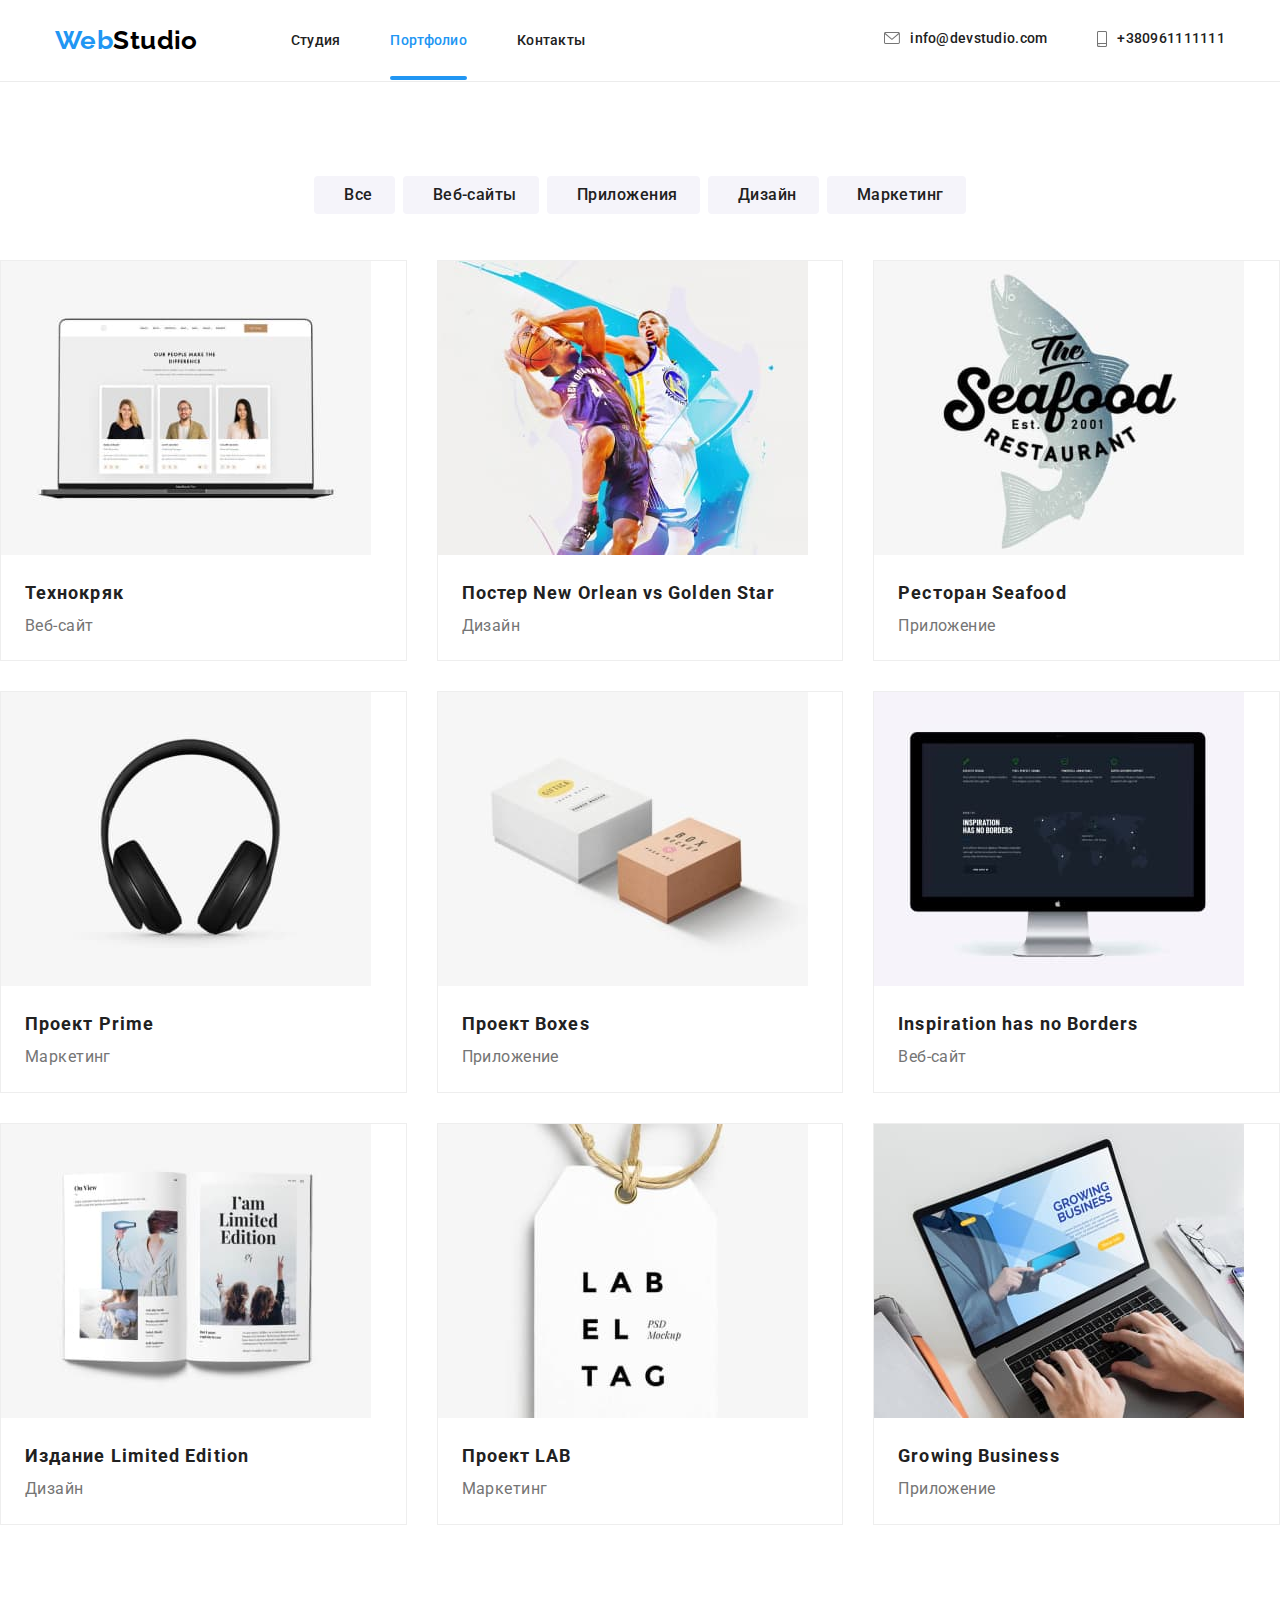
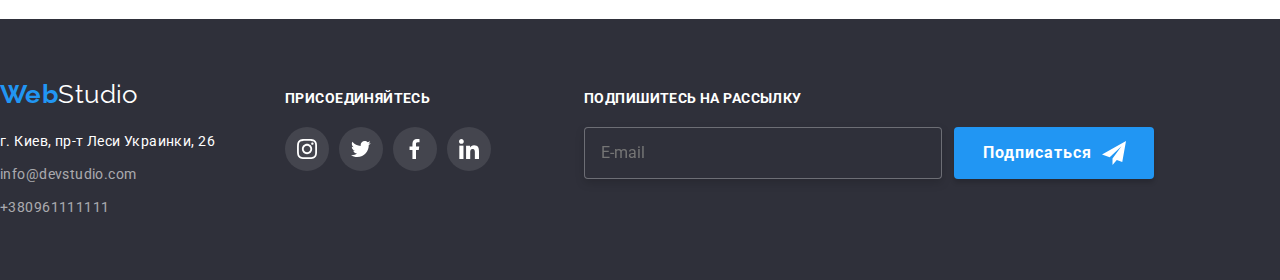
==== commit 06ec5343: "Коміт" ====
--- a/portfolio.html
+++ b/portfolio.html
@@ -24,14 +24,16 @@
                 <a href="./index.html" class="logo pege-header__logo"><span
                         class="logo__span logo__span--accent">Web</span><span
                         class="logo__span logo__span--primary">Studio</span></a>
+
                 <ul class="list menu">
                     <li class="menu__item"><a href="./index.html" class="link menu__link">Студия</a></li>
-                    <li class="menu__item"><a href="./portfolio.html" class="link current">Портфолио</a></li>
+                    <li class="menu__item"><a href="./portfolio.html" class="link link__current">Портфолио</a></li>
                     <li class="menu__item"><a href="Contacts" class="link menu__link">Контакты</a></li>
                 </ul>
             </nav>
             <ul class="list contakts">
-                <li><a class="link contakts" href="info@devstudio.com">
+                <li>
+                    <a class="link contakts menu__link" href="info@devstudio.com">
                         <div class="contakts-icon">
                             <svg class="icon" width="16px" height="12px">
                                 <use href="./images/symbol-defs.svg#envelope-hover"></use>
@@ -40,7 +42,7 @@
                     </a>
                 </li>
                 <li>
-                    <a class="link contakts" href="+380961111111">
+                    <a class="link contakts menu__link" href="+380961111111">
                         <div class="contakts-icon">
                             <svg class="icon" width="10px" height="16px">
                                 <use href="./images/symbol-defs.svg#smartphone"></use>
--- a/css/styles.css
+++ b/css/styles.css
@@ -61,7 +61,7 @@
 
 
 /* Шапка */
-.conteiner {
+.conteiner.pege-header__main {
 width: 1200px;
 padding-right: 15px;
 padding-left: 15px;
@@ -128,18 +128,18 @@
 margin-right: 50px;
 }
 
-.link:hover,
-.link:focus {
+.menu__link:hover, 
+.menu__link:focus {
 color: var(--accent-color);
 transition: 250ms cubic-bezier(0.4, 0, 0.2, 1); 
 }
 
-.link.current {
+.link.link__current {
 color: var(--accent-color);
 position: relative; 
 }
 
-.link.current::after {
+.link__current::after {
 position: absolute;
 content:" ";
 display: block;
@@ -152,12 +152,10 @@
 }
 
 
-.list.menu .link {
+.list .menu {
 font-weight: 500;
 font-size: 14px;
 line-height: 1.14;
-letter-spacing: 0.02em; 
-transition: 250ms cubic-bezier(0.4, 0, 0.2, 1); 
 }
 
 .list.contakts {
@@ -229,7 +227,8 @@
 margin-right: auto;
 }
 
-.main-hiro .button {
+
+.main-hiro__button {
 display: block;
 margin-left: auto;
 margin-right: auto;
@@ -246,20 +245,13 @@
 border-radius: 4px;
 }
 
-.button:hover,
-.button:focus {
+.main-hiro__button:hover,
+.main-hiro__button:focus {
 background-color: #188ce8;
 color: var(--waite-bg-color);
 transition: background-color 250ms cubic-bezier(0.4, 0, 0.2, 1);
 }
 
-.button {
-display: inline;
-font-family: inherit;
-background: #f5f4fa;
-border-radius: 4px;
-cursor: pointer;
-}
 
 
 /* Про нас */
@@ -496,6 +488,13 @@
 margin-bottom: 46px;
 display: flex;
 justify-content: center;
+}
+
+.button:hover,
+.button:focus {
+background-color: #188ce8;
+color: var(--waite-bg-color);
+transition: background-color 250ms cubic-bezier(0.4, 0, 0.2, 1);
 }
 
 .portfolio__item-button:not(:last-child) {
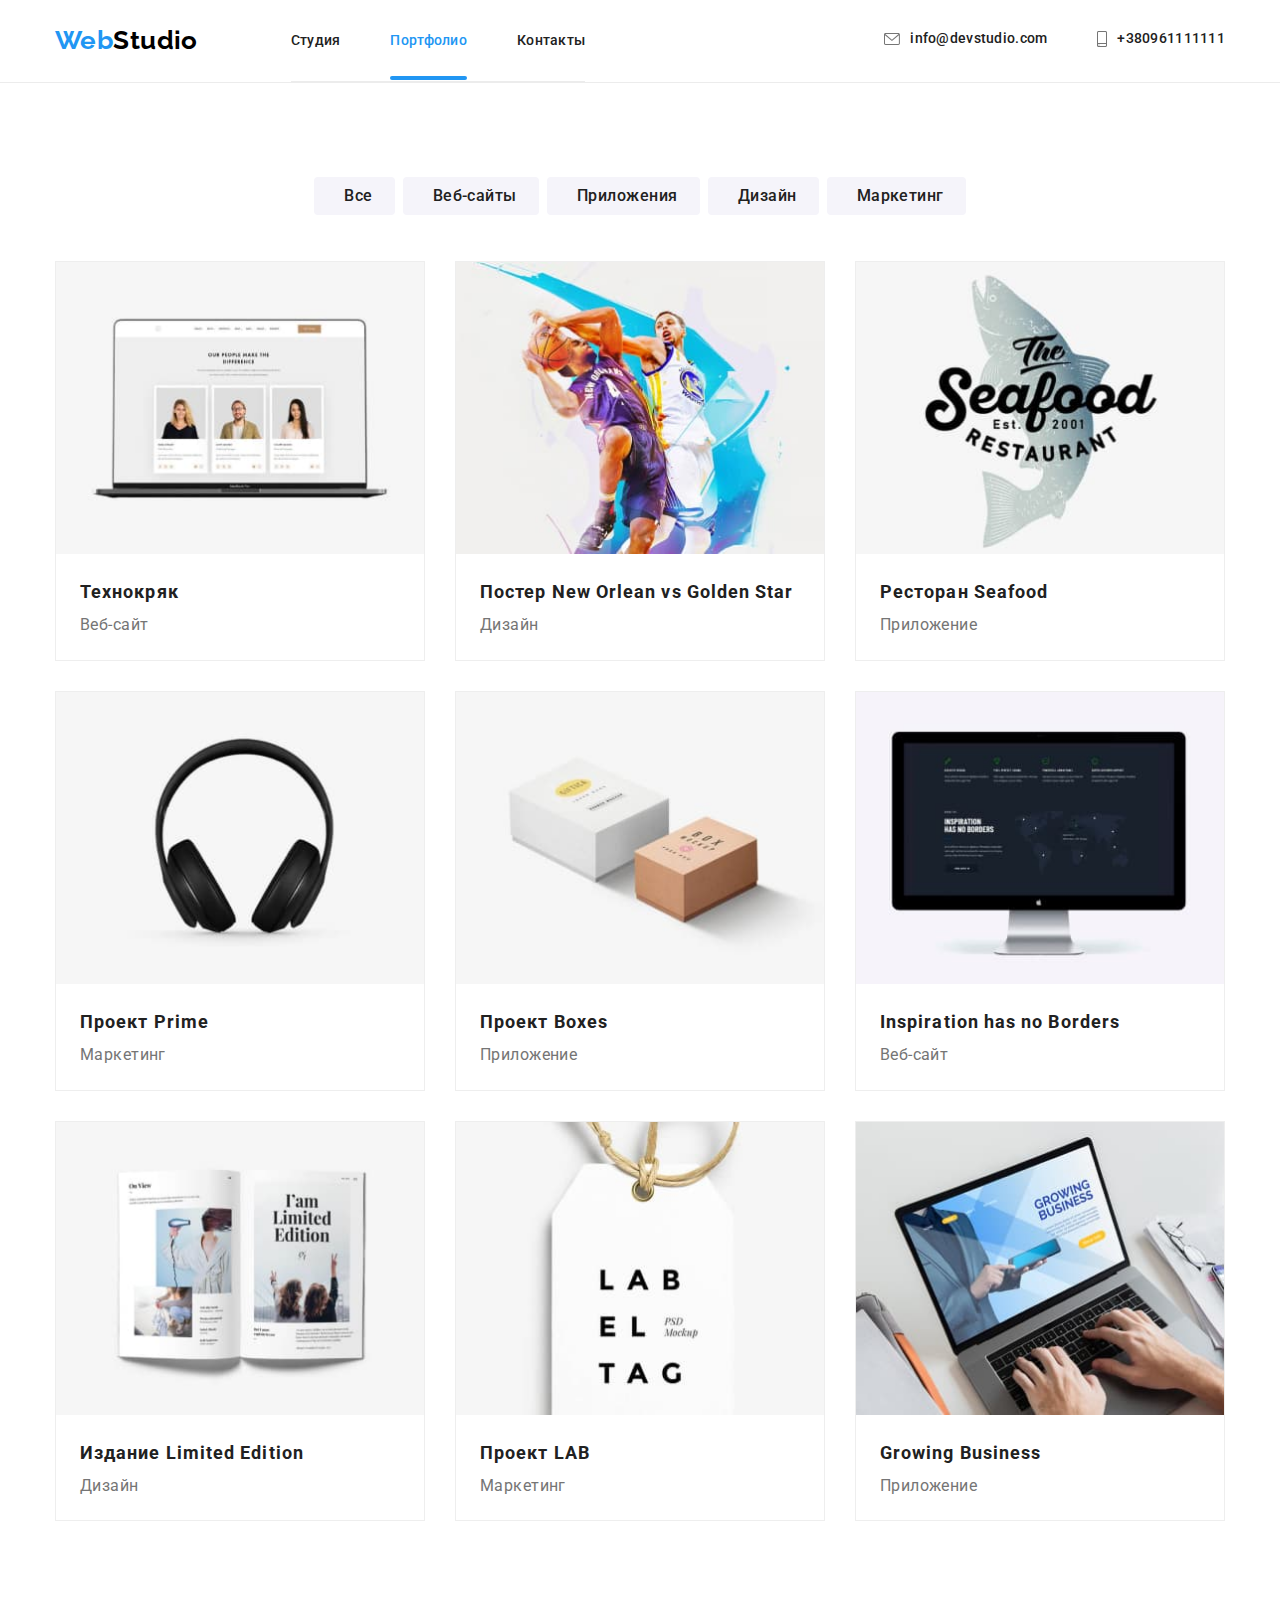
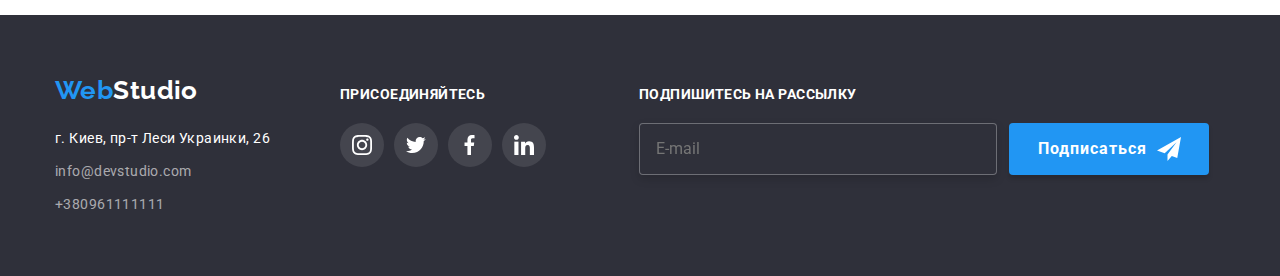
==== commit f30d1a59: "Коміт" ====
--- a/portfolio.html
+++ b/portfolio.html
@@ -25,13 +25,13 @@
                         class="logo__span logo__span--accent">Web</span><span
                         class="logo__span logo__span--primary">Studio</span></a>
 
-                <ul class="list menu">
+                <ul class="pege-header list__menu">
                     <li class="menu__item"><a href="./index.html" class="link menu__link">Студия</a></li>
                     <li class="menu__item"><a href="./portfolio.html" class="link link__current">Портфолио</a></li>
                     <li class="menu__item"><a href="Contacts" class="link menu__link">Контакты</a></li>
                 </ul>
             </nav>
-            <ul class="list contakts">
+            <ul class="list__contakts">
                 <li>
                     <a class="link contakts menu__link" href="info@devstudio.com">
                         <div class="contakts-icon">
@@ -306,32 +306,32 @@
                 <div class="footer-box-social">
                     <h3 class="footer-title__section-title">присоединяйтесь</h3>
                     <ul class="footer-social-list">
-                        <li class="footer-social-item">
-                            <a href="" class="social-link footer-link-icon">
+                        <li class="footer__social__item">
+                            <a href="" class="social-link footer__link__icon">
                                 <svg class="" width="20px" height="20px">
                                     <use href="./images/symbol-defs.svg#instagram-2"></use>
                                 </svg>
                             </a>
                         </li>
 
-                        <li class="footer-social-item">
-                            <a href="" class="social-link footer-link-icon">
+                        <li class="footer__social__item">
+                            <a href="" class="social-link footer__link__icon">
                                 <svg class="" width="20px" height="20px">
                                     <use href="./images/symbol-defs.svg#group-tw"></use>
                                 </svg>
                             </a>
                         </li>
 
-                        <li class="footer-social-item">
-                            <a href="" class="social-link footer-link-icon">
+                        <li class="footer__social__item">
+                            <a href="" class="social-link footer__link__icon">
                                 <svg class="" width="20px" height="20px">
                                     <use href="./images/symbol-defs.svg#vector-fb"></use>
                                 </svg>
                             </a>
                         </li>
 
-                        <li class="footer-social-item">
-                            <a href="" class="social-link footer-link-icon">
+                        <li class="footer__social__item">
+                            <a href="" class="social-link footer__link__icon">
                                 <svg class="" width="20px" height="20px">
                                     <use href="./images/symbol-defs.svg#linkedin-in"></use>
                                 </svg>
@@ -340,7 +340,7 @@
                     </ul>
                 </div>
 
-                <div class="widget footer-subscribe">
+                <div class="footer-subscribe">
                     <form class="subscribe-form" name="signup-form" autocomplete="on" />
                     <p class="footer-title__section-title">
                         Подпишитесь на рассылку
--- a/css/styles.css
+++ b/css/styles.css
@@ -61,7 +61,7 @@
 
 
 /* Шапка */
-.conteiner.pege-header__main {
+.conteiner {
 width: 1200px;
 padding-right: 15px;
 padding-left: 15px;
@@ -110,9 +110,11 @@
 color: #000000;
 }
 
-.list.menu {
-display: flex;
-list-style: none;
+.list__menu {
+display: flex;
+font-weight: 500;
+  font-size: 14px;
+  line-height: 1.14;
 }
 
 .menu__item {
@@ -151,28 +153,18 @@
 border-radius: 2px;
 }
 
-
-.list .menu {
-font-weight: 500;
-font-size: 14px;
-line-height: 1.14;
-}
-
-.list.contakts {
-display: flex;
-margin-left: auto;
-}
-
-.contakts.link {
-margin-right: auto;
-margin-left: 50px;
-}
-
 .contakts {
 font-weight: 500;
 font-size: 1.14;
 line-height: 1.14;
 color: var (--info-color); 
+margin-right: auto;
+margin-left: 50px;
+}
+
+.list__contakts {
+display: flex;
+margin-left: auto;
 }
 
 .link {
@@ -610,7 +602,7 @@
   margin-right: 70px;
 }
 
-.fsection-footer .logo-studio {
+.section-footer .logo {
   font-family: Raleway;
   font-weight: bold;
   font-size: 26px;
@@ -642,10 +634,10 @@
 
 
 .footer__map {
-  font-size: 14px;
-  line-height: 1.71;
-  color: var(--waite-bg-color);
-  margin-bottom: 9px;
+font-size: 14px;
+line-height: 1.71;
+color: var(--waite-bg-color);
+margin-bottom: 9px;
 transition: 250ms cubic-bezier(0.4, 0, 0.2, 1);
 }
 
@@ -668,89 +660,81 @@
 }
 
 .footer-title__section-title {
-  font-weight: bold;
-  font-size: 14px;
-  line-height: 1.14;
-  text-transform: uppercase;
-  margin-bottom: 20px;
-  color: var(--waite-bg-color);
+font-weight: bold;
+font-size: 14px;
+line-height: 1.14;
+text-transform: uppercase;
+margin-bottom: 20px;
+color: var(--waite-bg-color);
 }
 
 .footer-social-list {
-  display: flex;
-}
-
-.footer-social-item:not(:last-child) {
-  margin-right: 10px;
-}
-
-.footer-social-item {
-  width: 44px;
-  height: 44px;
-}
-
-.footer-link-icon {
-  display: inline-flex;
-  justify-content: center;
-  align-items: center;
-  width: 100%;
-  height: 100%;
-  background-color: rgba(255, 255, 255, 0.1);
-  fill: var(--waite-bg-color);
-  border-radius: 50%;
+display: flex;
+}
+
+.footer__social__item:not(:last-child) {
+margin-right: 10px;
+}
+
+.footer__social__item {
+width: 44px;
+height: 44px;
+}
+
+.footer__link__icon {
+display: inline-flex;
+justify-content: center;
+align-items: center;
+width: 100%;
+height: 100%;
+background-color: rgba(255, 255, 255, 0.1);
+fill: var(--waite-bg-color);
+border-radius: 50%;
 transition: background-color 250ms cubic-bezier(0.4, 0, 0.2, 1);
 }
 
-.widget:last-child {
-  flex-basis: calc(50% - 15px);
-}
 
 /* Форма на підписку */
-form {
-  display: block;
-  margin-top: 0em;
-}
-
 .subscribe-form {
-  padding-left: 93px;
+padding-left: 93px;
 }
 
 .subscribe-label {
-  display: inline-flex;
+display: inline-flex;
 }
 
 .subscribe-label__subscribe-input {
-  width: 358px;
-  font-size: 16px;
-  line-height: 1.25;
-  padding-top: 15px;
-  padding-bottom: 15px;
-  padding-left: 16px;
-  margin-right: 12px;
-  border: 1px solid rgba(255, 255, 255, 0.3);
-  filter: drop-shadow(0px 4px 4px rgba(0, 0, 0, 0.15));
-  border-radius: 4px;
-  background-color: var(--dark-bg-text-color);
-  color: var(--waite-bg-color);
+width: 358px;
+font-size: 16px;
+line-height: 1.25;
+padding-top: 15px;
+padding-bottom: 15px;
+padding-left: 16px;
+margin-right: 12px;
+border: 1px solid rgba(255, 255, 255, 0.3);
+filter: drop-shadow(0px 4px 4px rgba(0, 0, 0, 0.15));
+border-radius: 4px;
+background-color: var(--dark-bg-text-color);
+color: var(--waite-bg-color);
 }
 
 .subscribe-button {
-  display: inline-flex;
-  align-items: center;
-  font-weight: bold;
-  font-size: 16px;
-  line-height: 1.87;
-  letter-spacing: 0.06em;
-  color: var(--waite-bg-color);
-  padding-top: 10px;
-  padding-right: 28px;
-  padding-bottom: 10px;
-  padding-left: 29px;
-  background-color: var(--accent-color);
-  box-shadow: 0px 4px 4px rgb(0 0 0 / 15%);
-  border-radius: 4px;
-  border: none;
-  cursor: pointer;
+display: inline-flex;
+align-items: center;
+font-weight: bold;
+font-size: 16px;
+line-height: 1.87;
+letter-spacing: 0.06em;
+color: var(--waite-bg-color);
+padding-top: 10px;
+padding-right: 28px;
+padding-bottom: 10px;
+padding-left: 29px;
+background-color: var(--accent-color);
+box-shadow: 0px 4px 4px rgb(0 0 0 / 15%);
+border-radius: 4px;
+border: none;
+cursor: pointer;
 }
 
 .subscribe-button:hover,
@@ -765,45 +749,45 @@
 
 /* Модальне вікно у герої*/
 .backdrop {
-  position: fixed;
-  top: 0;
-  left: 0;
-  width: 100%;
-  height: 100%;
-  z-index: 1;
-  transition: opacity 300ms cubic-bezier(0.4, 0, 0.2, 1);
-  background: rgba(0, 0, 0, 0.2);
-  opacity: 1;
-  }
+position: fixed;
+top: 0;
+left: 0;
+width: 100%;
+height: 100%;
+z-index: 1;
+transition: opacity 300ms cubic-bezier(0.4, 0, 0.2, 1);
+background: rgba(0, 0, 0, 0.2);
+opacity: 1;
+}
   
-  .modal {
-  position: absolute;
-  top: 50%;
-  left: 50%;
-  transform: translate(-50%, -50%);
-  height: 581px;
-  width: 528px;
-  padding: 40px;
-  background-color: white;
-  }
+.modal {
+position: absolute;
+top: 50%;
+left: 50%;
+transform: translate(-50%, -50%);
+height: 581px;
+width: 528px;
+padding: 40px;
+background-color: white;
+}
   
-  .modal-button {
-  position: absolute;
-  right: 8px;
-  top: 8px;
-  width: 30px;
-  height: 30px;
-  border-radius: 50%;
-  background-color: transparent;
-  border: 1px solid rgba(0, 0, 0, 0.1);
-  cursor: pointer;
-  }
+.modal-button {
+position: absolute;
+right: 8px;
+top: 8px;
+width: 30px;
+height: 30px;
+border-radius: 50%;
+background-color: transparent;
+border: 1px solid rgba(0, 0, 0, 0.1);
+cursor: pointer;
+}
   
-  .backdrop.is-hidden {
-  visibility: hidden;
-  opacity: 0;
-  pointer-events: none;
-  }
+.backdrop.is-hidden {
+visibility: hidden;
+opacity: 0;
+pointer-events: none;
+}
   
   .close-button {
   position: absolute;
@@ -974,7 +958,3 @@
 box-shadow: 0px 4px 4px rgb(0 0 0 / 15%);
 cursor: pointer;
 }
-
-.button {
-transition: background-color 250ms cubic-bezier(0.4, 0, 0.2, 1), color 250ms cubic-bezier(0.4, 0, 0.2, 1);
-}